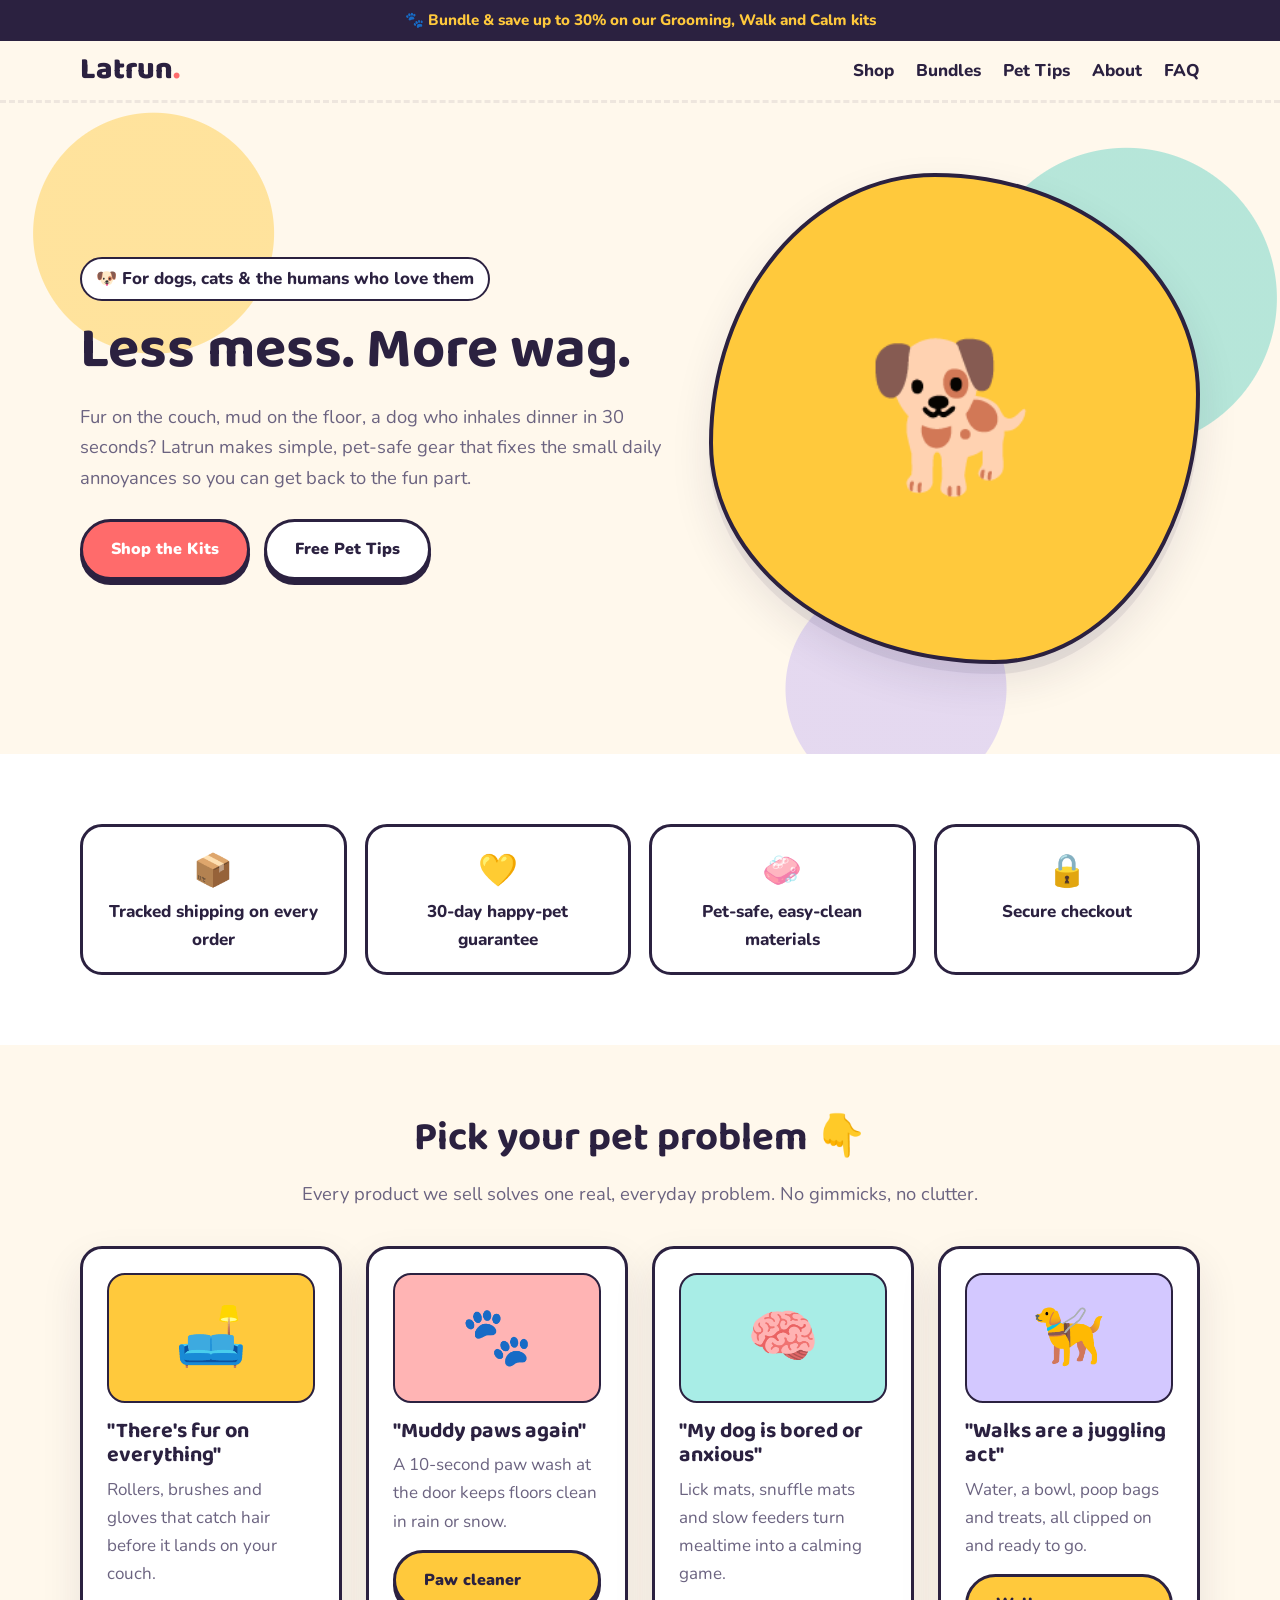
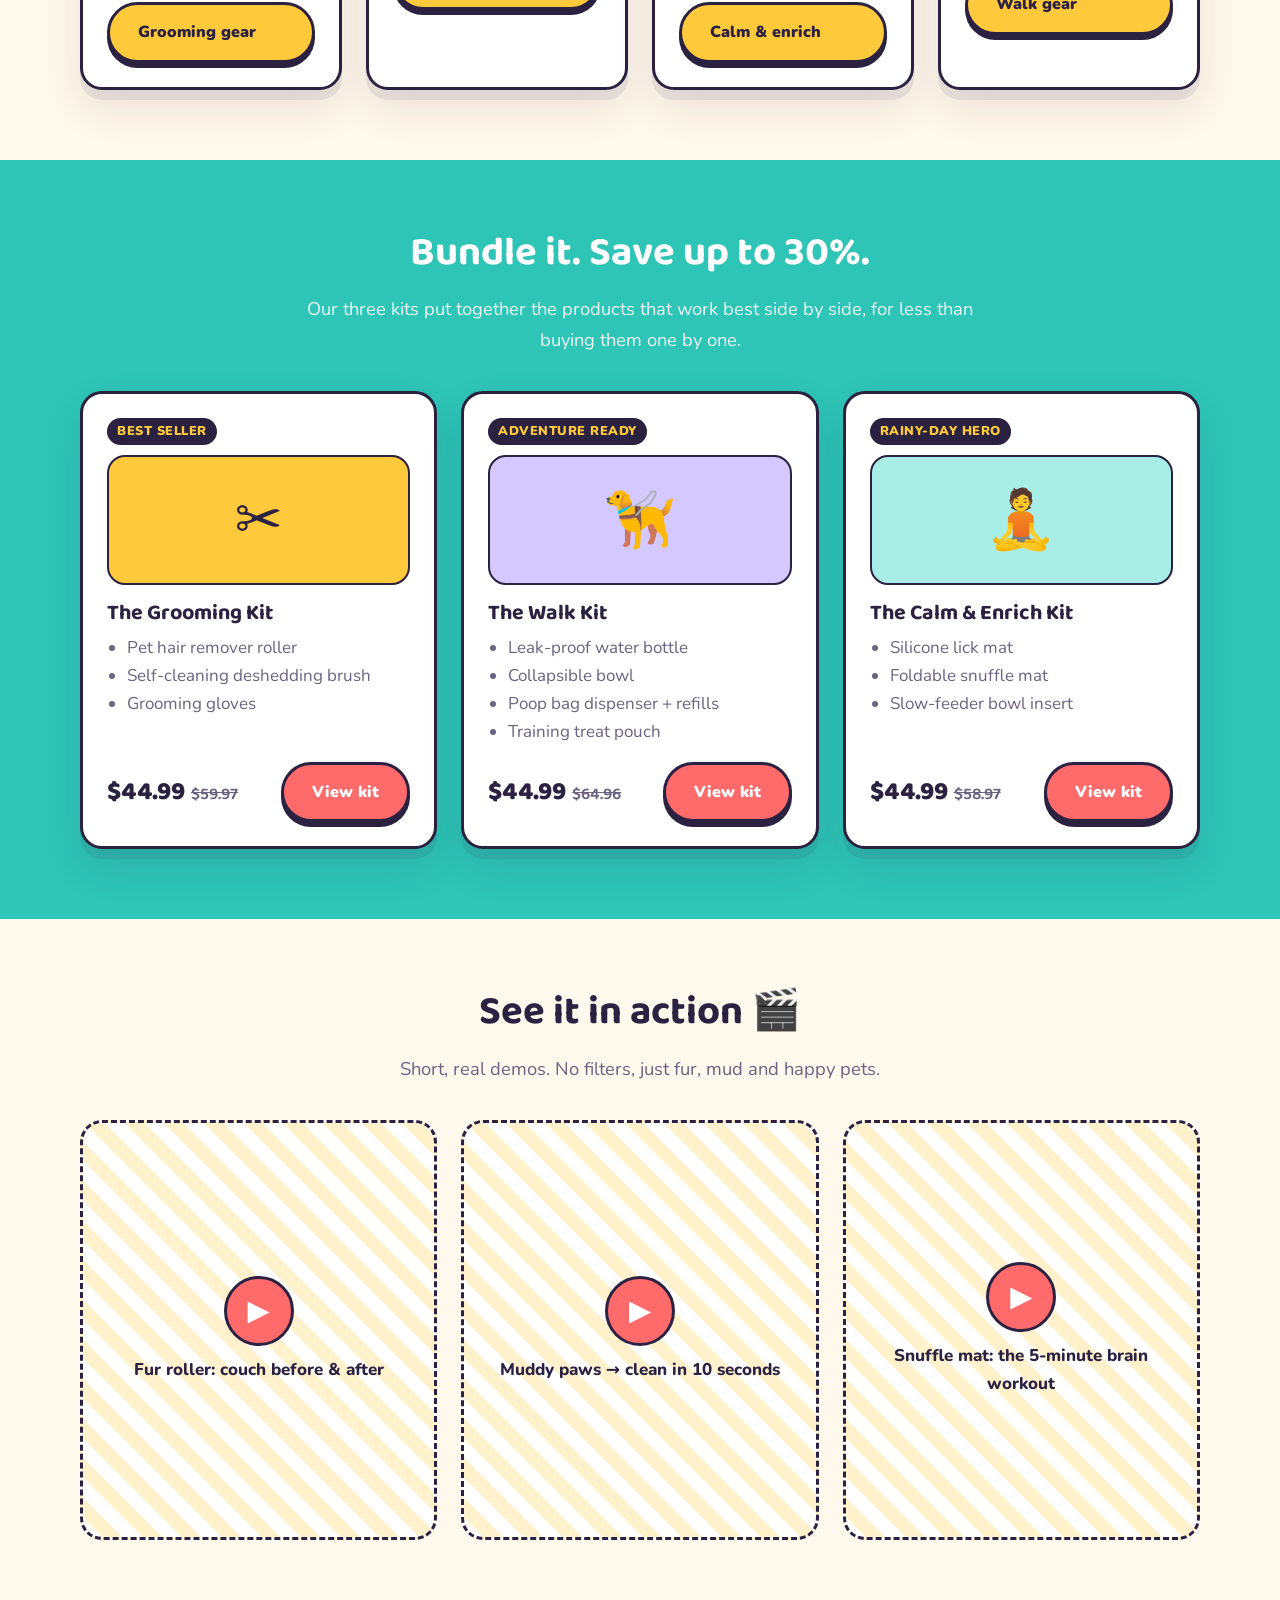
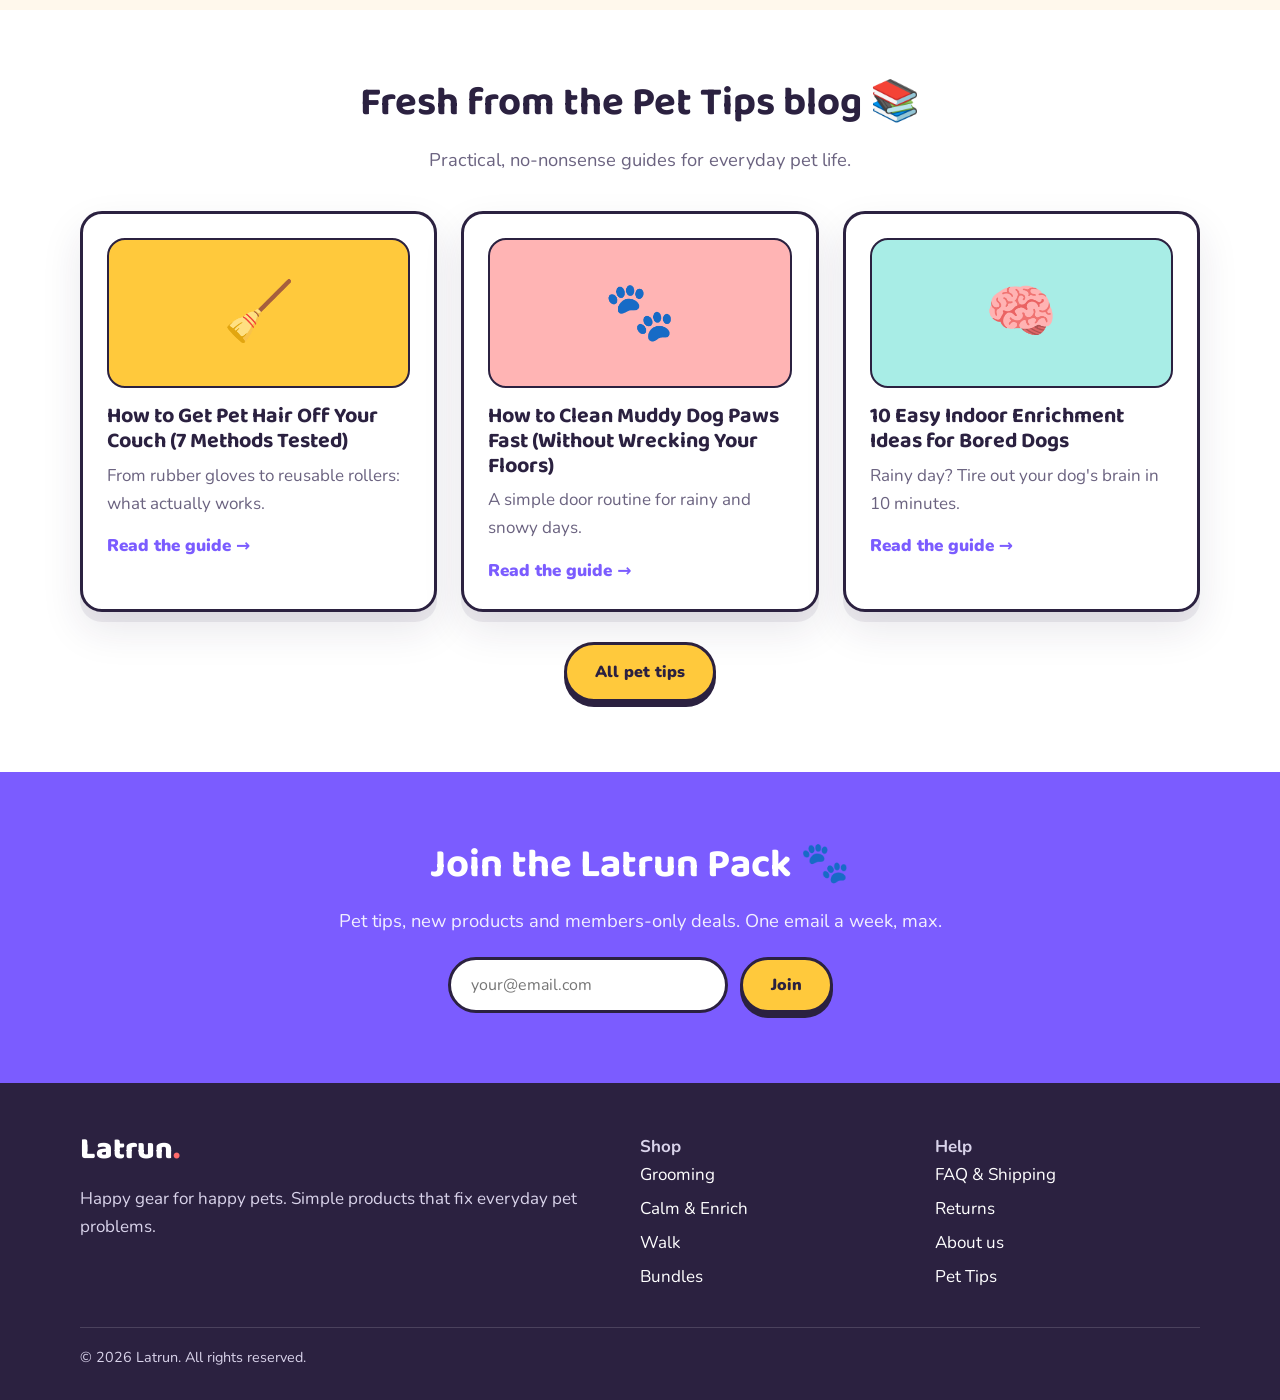
==== index.html @ b6632fc1 "Latrun site v1" ====
<!DOCTYPE html>
<html lang="en">
<head>
  <meta charset="UTF-8">
  <meta name="viewport" content="width=device-width, initial-scale=1.0">
  <title>Latrun — Happy Gear for Happy Pets | Grooming, Walk & Enrichment Kits</title>
  <meta name="description" content="Latrun makes everyday pet life easier and more fun: hair-free couches, clean paws, calmer dogs and better walks. Simple, pet-safe gear and bundles that save you money.">
  <meta property="og:title" content="Latrun — Happy Gear for Happy Pets">
  <meta property="og:description" content="Hair-free couches, clean paws, calmer dogs and better walks. Pet gear that just works.">
  <meta property="og:type" content="website">
  <link rel="preconnect" href="https://fonts.googleapis.com">
  <link rel="preconnect" href="https://fonts.gstatic.com" crossorigin>
  <link href="https://fonts.googleapis.com/css2?family=Baloo+2:wght@600;800&family=Nunito:wght@400;700;800;900&display=swap" rel="stylesheet">
  <link rel="stylesheet" href="styles.css">
  <script type="application/ld+json">
  {
    "@context": "https://schema.org",
    "@type": "Organization",
    "name": "Latrun",
    "description": "Pet grooming, walking and enrichment gear for dogs and cats."
  }
  </script>
</head>
<body>

<div class="announce">🐾 Bundle &amp; save up to 30% on our Grooming, Walk and Calm kits</div>

<nav class="nav">
  <div class="container">
    <a href="index.html" class="logo">Latrun<span>.</span></a>
    <ul>
      <li><a href="shop.html">Shop</a></li>
      <li><a href="shop.html#bundles">Bundles</a></li>
      <li><a href="blog.html">Pet Tips</a></li>
      <li><a href="about.html">About</a></li>
      <li><a href="faq.html">FAQ</a></li>
    </ul>
  </div>
</nav>

<header class="hero">
  <div class="container">
    <div>
      <span class="badge">🐶 For dogs, cats &amp; the humans who love them</span>
      <h1>Less mess. More wag.</h1>
      <p class="lead">Fur on the couch, mud on the floor, a dog who inhales dinner in 30 seconds? Latrun makes simple, pet-safe gear that fixes the small daily annoyances so you can get back to the fun part.</p>
      <div class="hero-actions">
        <a href="shop.html#bundles" class="btn btn-primary">Shop the Kits</a>
        <a href="blog.html" class="btn btn-ghost">Free Pet Tips</a>
      </div>
    </div>
    <div class="hero-art" aria-hidden="true">🐕</div>
  </div>
</header>

<section class="band-white">
  <div class="container trust">
    <div><span class="icon">📦</span>Tracked shipping on every order</div>
    <div><span class="icon">💛</span>30-day happy-pet guarantee</div>
    <div><span class="icon">🧼</span>Pet-safe, easy-clean materials</div>
    <div><span class="icon">🔒</span>Secure checkout</div>
  </div>
</section>

<section>
  <div class="container">
    <div class="center">
      <h2>Pick your pet problem 👇</h2>
      <p class="lead">Every product we sell solves one real, everyday problem. No gimmicks, no clutter.</p>
    </div>
    <div class="grid grid-4" style="margin-top:36px">
      <div class="card">
        <div class="art bg-sun">🛋️</div>
        <h3>"There's fur on everything"</h3>
        <p>Rollers, brushes and gloves that catch hair before it lands on your couch.</p>
        <a href="shop.html#grooming" class="btn btn-sun">Grooming gear</a>
      </div>
      <div class="card">
        <div class="art bg-coral">🐾</div>
        <h3>"Muddy paws again"</h3>
        <p>A 10-second paw wash at the door keeps floors clean in rain or snow.</p>
        <a href="shop.html#paw-cleaner" class="btn btn-sun">Paw cleaner</a>
      </div>
      <div class="card">
        <div class="art bg-teal">🧠</div>
        <h3>"My dog is bored or anxious"</h3>
        <p>Lick mats, snuffle mats and slow feeders turn mealtime into a calming game.</p>
        <a href="shop.html#enrichment" class="btn btn-sun">Calm &amp; enrich</a>
      </div>
      <div class="card">
        <div class="art bg-grape">🦮</div>
        <h3>"Walks are a juggling act"</h3>
        <p>Water, a bowl, poop bags and treats, all clipped on and ready to go.</p>
        <a href="shop.html#walk" class="btn btn-sun">Walk gear</a>
      </div>
    </div>
  </div>
</section>

<section class="band-teal">
  <div class="container">
    <div class="center">
      <h2>Bundle it. Save up to 30%.</h2>
      <p class="lead">Our three kits put together the products that work best side by side, for less than buying them one by one.</p>
    </div>
    <div class="grid grid-3" style="margin-top:36px">
      <div class="card">
        <span class="tag">Best seller</span>
        <div class="art bg-sun">✂️</div>
        <h3>The Grooming Kit</h3>
        <ul>
          <li>Pet hair remover roller</li>
          <li>Self-cleaning deshedding brush</li>
          <li>Grooming gloves</li>
        </ul>
        <div class="card-foot"><span class="price">$44.99<s>$59.97</s></span><a href="shop.html#bundles" class="btn btn-primary">View kit</a></div>
      </div>
      <div class="card">
        <span class="tag">Adventure ready</span>
        <div class="art bg-grape">🦮</div>
        <h3>The Walk Kit</h3>
        <ul>
          <li>Leak-proof water bottle</li>
          <li>Collapsible bowl</li>
          <li>Poop bag dispenser + refills</li>
          <li>Training treat pouch</li>
        </ul>
        <div class="card-foot"><span class="price">$44.99<s>$64.96</s></span><a href="shop.html#bundles" class="btn btn-primary">View kit</a></div>
      </div>
      <div class="card">
        <span class="tag">Rainy-day hero</span>
        <div class="art bg-teal">🧘</div>
        <h3>The Calm &amp; Enrich Kit</h3>
        <ul>
          <li>Silicone lick mat</li>
          <li>Foldable snuffle mat</li>
          <li>Slow-feeder bowl insert</li>
        </ul>
        <div class="card-foot"><span class="price">$44.99<s>$58.97</s></span><a href="shop.html#bundles" class="btn btn-primary">View kit</a></div>
      </div>
    </div>
  </div>
</section>

<section>
  <div class="container">
    <div class="center">
      <h2>See it in action 🎬</h2>
      <p class="lead">Short, real demos. No filters, just fur, mud and happy pets.</p>
    </div>
    <div class="grid grid-3" style="margin-top:36px">
      <!-- VIDEO SLOT: replace with <video> or a TikTok/YouTube embed. Script: videos/video-scripts.md #1 -->
      <div class="video-slot"><div><div class="play">▶</div>Fur roller: couch before &amp; after</div></div>
      <!-- VIDEO SLOT: Script #2 -->
      <div class="video-slot"><div><div class="play">▶</div>Muddy paws → clean in 10 seconds</div></div>
      <!-- VIDEO SLOT: Script #3 -->
      <div class="video-slot"><div><div class="play">▶</div>Snuffle mat: the 5-minute brain workout</div></div>
    </div>
  </div>
</section>

<section class="band-white">
  <div class="container">
    <div class="center">
      <h2>Fresh from the Pet Tips blog 📚</h2>
      <p class="lead">Practical, no-nonsense guides for everyday pet life.</p>
    </div>
    <div class="grid grid-3" style="margin-top:36px">
      <div class="card article-card">
        <div class="art bg-sun">🧹</div>
        <h3>How to Get Pet Hair Off Your Couch (7 Methods Tested)</h3>
        <p>From rubber gloves to reusable rollers: what actually works.</p>
        <a class="read" href="blog/remove-pet-hair-from-couch.html">Read the guide →</a>
      </div>
      <div class="card article-card">
        <div class="art bg-coral">🐾</div>
        <h3>How to Clean Muddy Dog Paws Fast (Without Wrecking Your Floors)</h3>
        <p>A simple door routine for rainy and snowy days.</p>
        <a class="read" href="blog/clean-muddy-dog-paws.html">Read the guide →</a>
      </div>
      <div class="card article-card">
        <div class="art bg-teal">🧠</div>
        <h3>10 Easy Indoor Enrichment Ideas for Bored Dogs</h3>
        <p>Rainy day? Tire out your dog's brain in 10 minutes.</p>
        <a class="read" href="blog/indoor-enrichment-for-dogs.html">Read the guide →</a>
      </div>
    </div>
    <div class="center" style="margin-top:30px"><a href="blog.html" class="btn btn-sun">All pet tips</a></div>
  </div>
</section>

<section class="band-grape newsletter">
  <div class="container center">
    <h2>Join the Latrun Pack 🐾</h2>
    <p class="lead">Pet tips, new products and members-only deals. One email a week, max.</p>
    <!-- Connect to the store's email platform (Shopify Email / Klaviyo) at launch -->
    <form onsubmit="event.preventDefault(); this.innerHTML='<strong>Thanks! You\'re in the pack 🐶</strong>';">
      <input type="email" placeholder="your@email.com" required aria-label="Email address">
      <button class="btn btn-sun" type="submit">Join</button>
    </form>
  </div>
</section>

<footer>
  <div class="container">
    <div>
      <div class="logo">Latrun<span style="color:var(--coral)">.</span></div>
      <p>Happy gear for happy pets. Simple products that fix everyday pet problems.</p>
    </div>
    <div>
      <strong>Shop</strong>
      <a href="shop.html#grooming">Grooming</a>
      <a href="shop.html#enrichment">Calm &amp; Enrich</a>
      <a href="shop.html#walk">Walk</a>
      <a href="shop.html#bundles">Bundles</a>
    </div>
    <div>
      <strong>Help</strong>
      <a href="faq.html">FAQ &amp; Shipping</a>
      <a href="faq.html#returns">Returns</a>
      <a href="about.html">About us</a>
      <a href="blog.html">Pet Tips</a>
    </div>
    <div class="fine">© 2026 Latrun. All rights reserved.</div>
  </div>
</footer>

</body>
</html>
---- styles.css ----
/* Latrun — playful pet store theme */
:root {
  --sun: #FFC93C;
  --coral: #FF6B6B;
  --teal: #2EC4B6;
  --grape: #7B5CFF;
  --mint: #C7F9E5;
  --cream: #FFF8EC;
  --ink: #2B2140;
  --muted: #6B6380;
  --white: #ffffff;
  --radius: 22px;
  --shadow: 0 10px 0 rgba(43, 33, 64, 0.08), 0 18px 40px rgba(43, 33, 64, 0.10);
}

* { box-sizing: border-box; }

body {
  margin: 0;
  font-family: "Nunito", system-ui, sans-serif;
  color: var(--ink);
  background: var(--cream);
  line-height: 1.65;
  font-size: 17px;
}

h1, h2, h3, .logo { font-family: "Baloo 2", "Nunito", sans-serif; line-height: 1.15; }
h1 { font-size: clamp(2.3rem, 5vw, 3.6rem); margin: 0 0 16px; }
h2 { font-size: clamp(1.8rem, 3.5vw, 2.5rem); margin: 0 0 12px; }
h3 { font-size: 1.35rem; margin: 0 0 8px; }
a { color: var(--grape); }
img { max-width: 100%; }

.container { width: min(1120px, 92%); margin: 0 auto; }
.center { text-align: center; }
.lead { font-size: 1.15rem; color: var(--muted); max-width: 680px; }
.center .lead { margin-left: auto; margin-right: auto; }

/* Announcement + nav */
.announce {
  background: var(--ink);
  color: var(--sun);
  text-align: center;
  font-weight: 800;
  font-size: 0.95rem;
  padding: 8px 12px;
}

.nav {
  position: sticky; top: 0; z-index: 10;
  background: rgba(255, 248, 236, 0.92);
  backdrop-filter: blur(8px);
  border-bottom: 3px dashed rgba(43, 33, 64, 0.08);
}
.nav .container { display: flex; align-items: center; justify-content: space-between; padding: 12px 0; gap: 16px; }
.logo { font-size: 1.9rem; font-weight: 800; text-decoration: none; color: var(--ink); }
.logo span { color: var(--coral); }
.nav ul { list-style: none; display: flex; gap: 22px; margin: 0; padding: 0; flex-wrap: wrap; }
.nav a { text-decoration: none; color: var(--ink); font-weight: 800; }
.nav a:hover { color: var(--coral); }

/* Buttons */
.btn {
  display: inline-block;
  padding: 14px 28px;
  border-radius: 999px;
  font-weight: 900;
  text-decoration: none;
  border: 3px solid var(--ink);
  box-shadow: 0 5px 0 var(--ink);
  transition: transform .12s, box-shadow .12s;
  cursor: pointer;
  font-size: 1rem;
  font-family: inherit;
}
.btn:hover { transform: translateY(2px); box-shadow: 0 3px 0 var(--ink); }
.btn-primary { background: var(--coral); color: var(--white); }
.btn-sun { background: var(--sun); color: var(--ink); }
.btn-ghost { background: var(--white); color: var(--ink); }
.btn-soon { background: var(--mint); color: var(--ink); font-size: .9rem; padding: 10px 18px; }

/* Hero */
.hero {
  padding: 70px 0 90px;
  background:
    radial-gradient(circle at 12% 20%, rgba(255, 201, 60, .45) 0 120px, transparent 121px),
    radial-gradient(circle at 88% 30%, rgba(46, 196, 182, .35) 0 150px, transparent 151px),
    radial-gradient(circle at 70% 90%, rgba(123, 92, 255, .20) 0 110px, transparent 111px);
}
.hero .container { display: grid; grid-template-columns: 1.2fr 1fr; gap: 40px; align-items: center; }
.hero .badge {
  display: inline-block; background: var(--white); border: 2px solid var(--ink);
  border-radius: 999px; padding: 6px 14px; font-weight: 800; margin-bottom: 16px;
}
.hero-actions { display: flex; gap: 14px; flex-wrap: wrap; margin-top: 26px; }
.hero-art {
  font-size: 9rem; text-align: center;
  background: var(--sun); border: 4px solid var(--ink); border-radius: 46% 54% 42% 58% / 55% 45% 55% 45%;
  aspect-ratio: 1; display: grid; place-items: center; box-shadow: var(--shadow);
  animation: wobble 6s ease-in-out infinite;
}
@keyframes wobble {
  0%, 100% { border-radius: 46% 54% 42% 58% / 55% 45% 55% 45%; transform: rotate(-2deg); }
  50% { border-radius: 58% 42% 55% 45% / 45% 55% 45% 55%; transform: rotate(2deg); }
}

/* Sections */
section { padding: 70px 0; }
.band-teal { background: var(--teal); color: var(--white); }
.band-teal .lead { color: rgba(255,255,255,.9); }
.band-grape { background: var(--grape); color: var(--white); }
.band-grape .lead { color: rgba(255,255,255,.9); }
.band-white { background: var(--white); }

/* Trust strip */
.trust { display: grid; grid-template-columns: repeat(4, 1fr); gap: 18px; }
.trust div {
  background: var(--white); border: 3px solid var(--ink); border-radius: var(--radius);
  padding: 18px; text-align: center; font-weight: 800; color: var(--ink);
}
.trust .icon { font-size: 2rem; display: block; }

/* Cards */
.grid { display: grid; gap: 24px; }
.grid-3 { grid-template-columns: repeat(3, 1fr); }
.grid-4 { grid-template-columns: repeat(4, 1fr); }

.card {
  background: var(--white); color: var(--ink);
  border: 3px solid var(--ink); border-radius: var(--radius);
  padding: 24px; box-shadow: var(--shadow);
  display: flex; flex-direction: column;
}
.card p { color: var(--muted); margin: 0 0 14px; }
.card .art {
  font-size: 3.6rem; height: 130px; border-radius: 18px; display: grid; place-items: center;
  margin-bottom: 16px; border: 2px solid var(--ink);
}
.bg-sun { background: var(--sun); }
.bg-coral { background: #FFB4B4; }
.bg-teal { background: #A8EDE6; }
.bg-grape { background: #D3C8FF; }
.bg-mint { background: var(--mint); }

.price { font-family: "Baloo 2", sans-serif; font-size: 1.6rem; font-weight: 800; color: var(--ink); }
.price s { font-size: 1.05rem; color: var(--muted); font-weight: 600; margin-left: 6px; }
.card-foot { margin-top: auto; display: flex; align-items: center; justify-content: space-between; gap: 10px; flex-wrap: wrap; }
.tag {
  display: inline-block; font-size: .8rem; font-weight: 900; text-transform: uppercase; letter-spacing: .04em;
  background: var(--ink); color: var(--sun); border-radius: 999px; padding: 3px 10px; margin-bottom: 10px; align-self: flex-start;
}
.card ul { padding-left: 20px; margin: 0 0 16px; color: var(--muted); }

/* Product detail rows on shop page */
.product {
  display: grid; grid-template-columns: 300px 1fr; gap: 32px; align-items: start;
  background: var(--white); border: 3px solid var(--ink); border-radius: var(--radius);
  padding: 28px; margin-bottom: 28px; box-shadow: var(--shadow);
}
.product .art { font-size: 6rem; height: 260px; border-radius: 18px; display: grid; place-items: center; border: 2px solid var(--ink); }
.product h3 { font-size: 1.7rem; }
.product .why { color: var(--muted); }
.product .how { background: var(--cream); border-radius: 14px; padding: 14px 18px; margin: 14px 0; }
.product .how strong { display: block; margin-bottom: 4px; }

.category-title { display: flex; align-items: center; gap: 12px; margin: 50px 0 22px; }
.category-title .pill { font-size: 1.8rem; background: var(--sun); border: 3px solid var(--ink); border-radius: 50%; width: 58px; height: 58px; display: grid; place-items: center; }

/* Video slots */
.video-slot {
  aspect-ratio: 9 / 16; max-height: 420px; width: 100%;
  border: 3px dashed var(--ink); border-radius: var(--radius);
  display: grid; place-items: center; text-align: center; padding: 18px;
  background: repeating-linear-gradient(45deg, #fff, #fff 14px, #FFF1CC 14px, #FFF1CC 28px);
  font-weight: 800; color: var(--ink);
}
.video-slot .play {
  width: 70px; height: 70px; border-radius: 50%; background: var(--coral); color: #fff;
  display: grid; place-items: center; font-size: 1.8rem; margin: 0 auto 10px; border: 3px solid var(--ink);
}

/* Articles */
.article-card .art { height: 150px; }
.article-card a.read { font-weight: 900; text-decoration: none; }

.article { background: var(--white); }
.article .container { max-width: 760px; }
.article h1 { font-size: clamp(2rem, 4.5vw, 2.9rem); }
.article h2 { font-size: 1.7rem; margin-top: 38px; }
.article .meta { color: var(--muted); font-weight: 700; margin-bottom: 28px; }
.article .callout {
  background: var(--mint); border: 3px solid var(--ink); border-radius: var(--radius); padding: 20px 24px; margin: 30px 0;
}
.article .note {
  background: #FFF1CC; border-left: 6px solid var(--sun); border-radius: 10px; padding: 14px 18px; margin: 24px 0;
}
.breadcrumb { font-size: .95rem; font-weight: 700; margin-bottom: 10px; }
.breadcrumb a { text-decoration: none; }

/* FAQ */
details {
  background: var(--white); border: 3px solid var(--ink); border-radius: 18px;
  padding: 16px 20px; margin-bottom: 14px;
}
summary { font-weight: 900; cursor: pointer; font-size: 1.1rem; }
details p { color: var(--muted); margin: 10px 0 0; }

/* Newsletter */
.newsletter form { display: flex; gap: 12px; justify-content: center; flex-wrap: wrap; margin-top: 20px; }
.newsletter input {
  padding: 14px 20px; border-radius: 999px; border: 3px solid var(--ink); font-size: 1rem; min-width: 280px; font-family: inherit;
}

/* Footer */
footer { background: var(--ink); color: #D9D3EA; padding: 50px 0 30px; }
footer .container { display: grid; grid-template-columns: 2fr 1fr 1fr; gap: 30px; }
footer a { color: #fff; text-decoration: none; display: block; margin-bottom: 6px; }
footer .logo { color: #fff; }
footer .fine { grid-column: 1 / -1; border-top: 1px solid rgba(255,255,255,.15); padding-top: 18px; font-size: .9rem; }

/* Responsive */
@media (max-width: 900px) {
  .hero .container, .product { grid-template-columns: 1fr; }
  .grid-3, .grid-4, .trust { grid-template-columns: repeat(2, 1fr); }
  footer .container { grid-template-columns: 1fr; }
  .hero-art { max-width: 320px; margin: 0 auto; font-size: 7rem; }
}
@media (max-width: 560px) {
  .grid-3, .grid-4, .trust { grid-template-columns: 1fr; }
  .nav ul { gap: 14px; font-size: .95rem; }
}
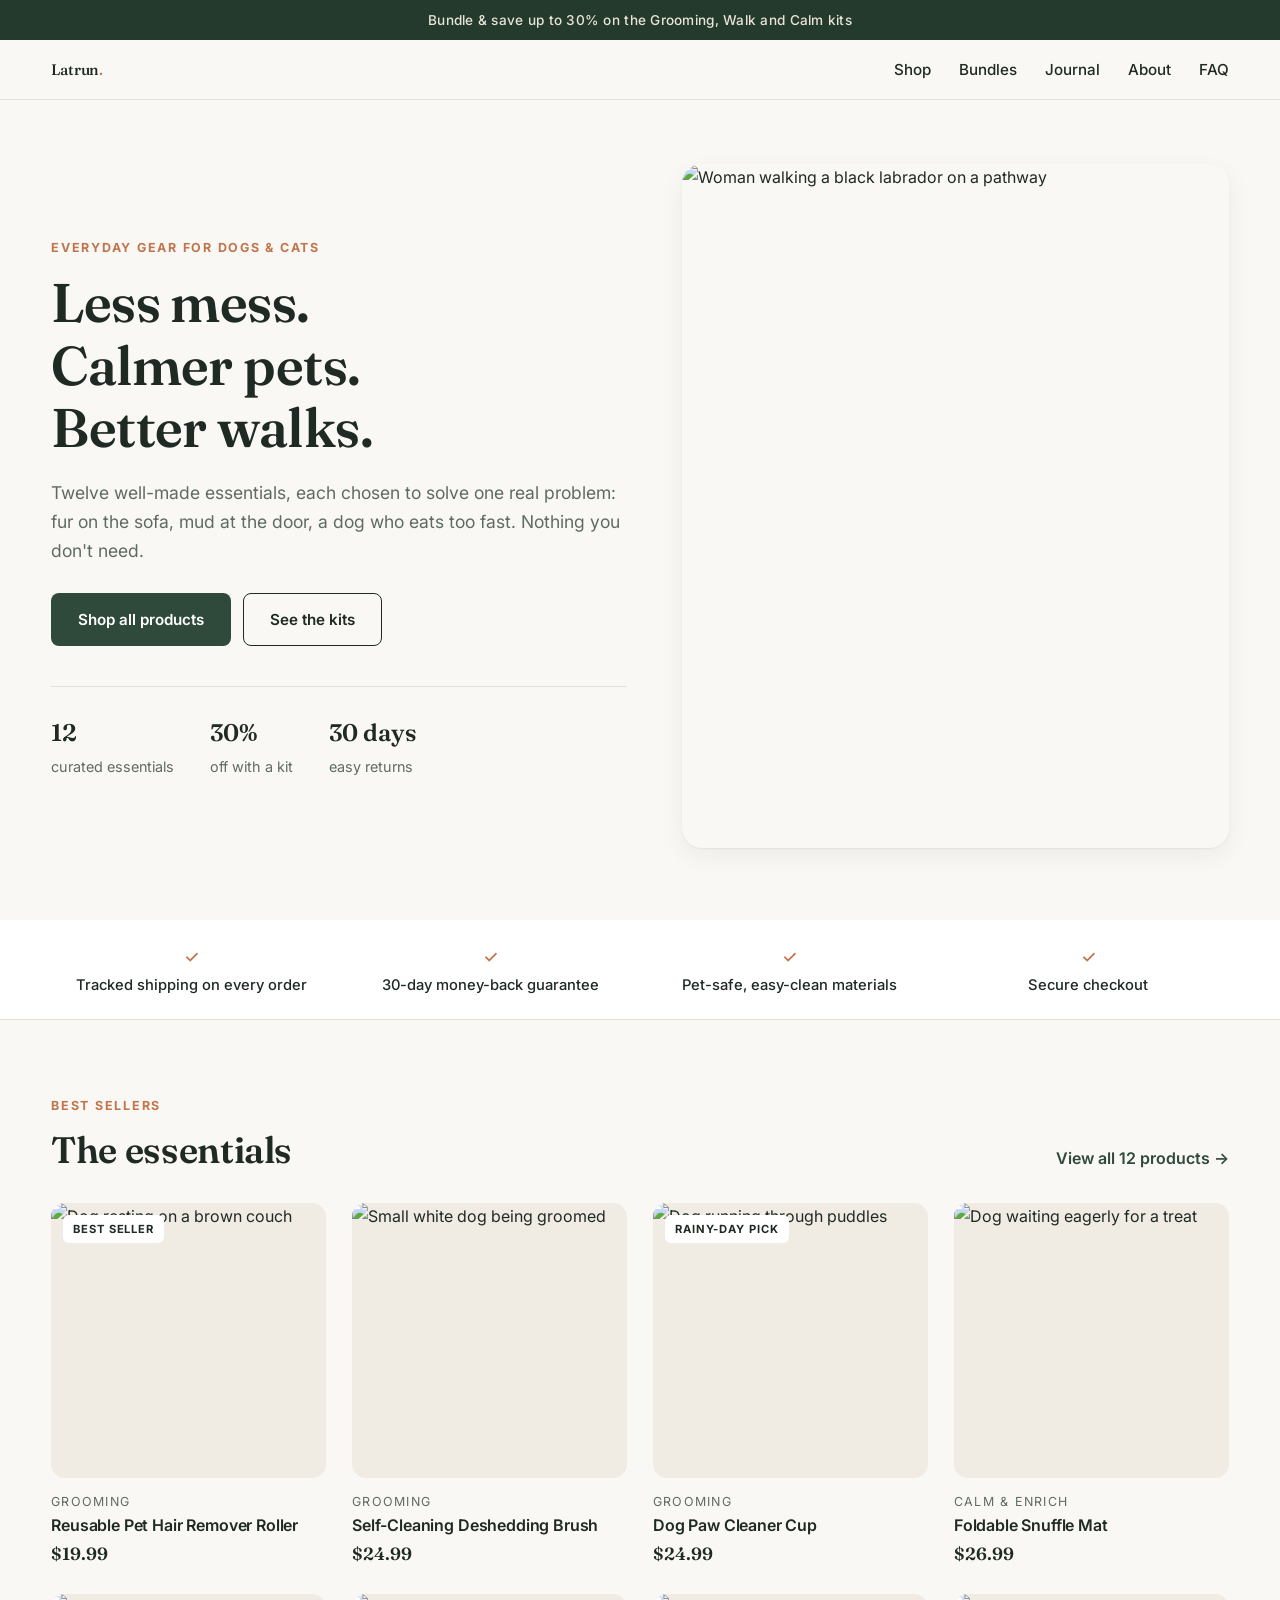
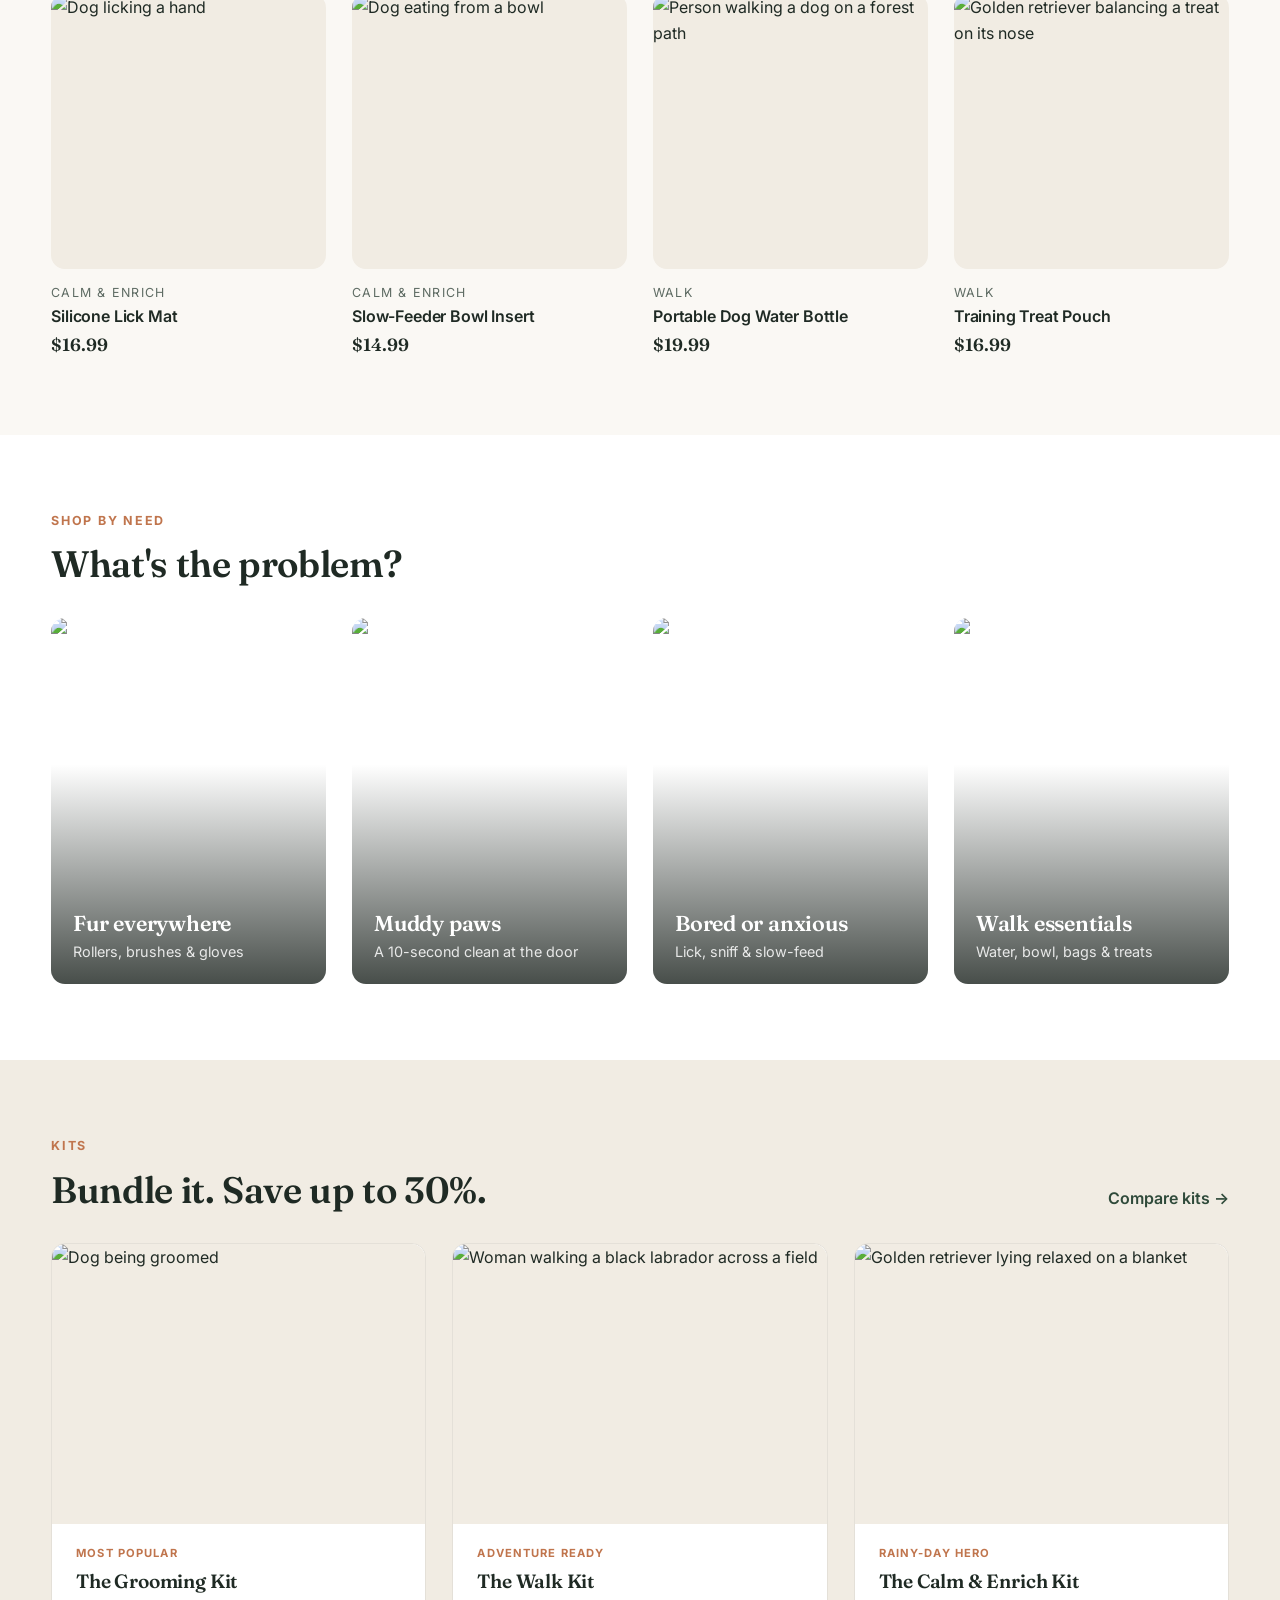
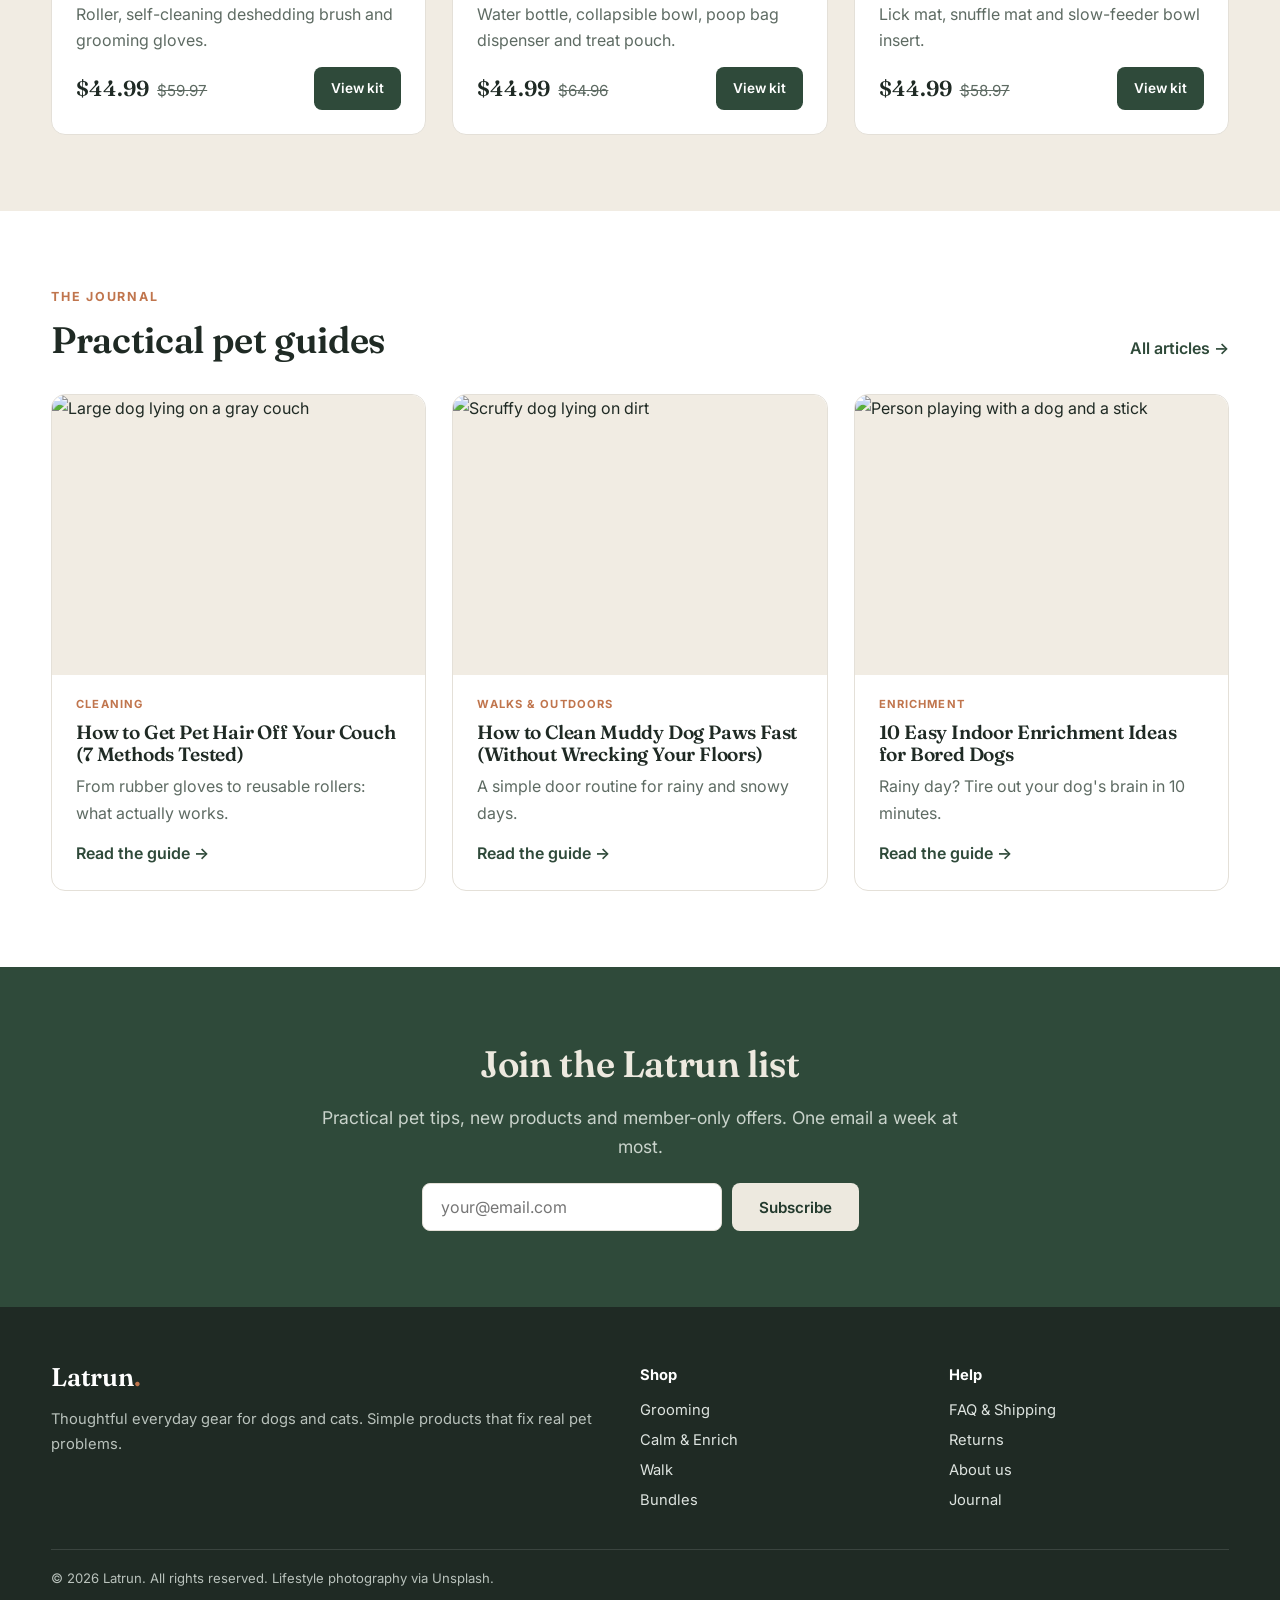
==== commit 6515067f: "Latrun site update 2026-10-09 10:37" ====
--- a/index.html
+++ b/index.html
@@ -3,14 +3,11 @@
 <head>
   <meta charset="UTF-8">
   <meta name="viewport" content="width=device-width, initial-scale=1.0">
-  <title>Latrun — Happy Gear for Happy Pets | Grooming, Walk & Enrichment Kits</title>
-  <meta name="description" content="Latrun makes everyday pet life easier and more fun: hair-free couches, clean paws, calmer dogs and better walks. Simple, pet-safe gear and bundles that save you money.">
-  <meta property="og:title" content="Latrun — Happy Gear for Happy Pets">
+  <title>Latrun | Thoughtful Everyday Gear for Dogs &amp; Cats</title>
+  <meta name="description" content="Latrun makes everyday pet life easier: hair-free couches, clean paws, calmer dogs and better walks. Simple, pet-safe gear and bundles that save you money.">
+  <meta property="og:title" content="Latrun | Thoughtful Everyday Gear for Dogs &amp; Cats">
   <meta property="og:description" content="Hair-free couches, clean paws, calmer dogs and better walks. Pet gear that just works.">
   <meta property="og:type" content="website">
-  <link rel="preconnect" href="https://fonts.googleapis.com">
-  <link rel="preconnect" href="https://fonts.gstatic.com" crossorigin>
-  <link href="https://fonts.googleapis.com/css2?family=Baloo+2:wght@600;800&family=Nunito:wght@400;700;800;900&display=swap" rel="stylesheet">
   <link rel="stylesheet" href="styles.css">
   <script type="application/ld+json">
   {
@@ -23,7 +20,7 @@
 </head>
 <body>
 
-<div class="announce">🐾 Bundle &amp; save up to 30% on our Grooming, Walk and Calm kits</div>
+<div class="announce">Bundle &amp; save up to 30% on the Grooming, Walk and Calm kits</div>
 
 <nav class="nav">
   <div class="container">
@@ -31,7 +28,7 @@
     <ul>
       <li><a href="shop.html">Shop</a></li>
       <li><a href="shop.html#bundles">Bundles</a></li>
-      <li><a href="blog.html">Pet Tips</a></li>
+      <li><a href="blog.html">Journal</a></li>
       <li><a href="about.html">About</a></li>
       <li><a href="faq.html">FAQ</a></li>
     </ul>
@@ -41,162 +38,173 @@
 <header class="hero">
   <div class="container">
     <div>
-      <span class="badge">🐶 For dogs, cats &amp; the humans who love them</span>
-      <h1>Less mess. More wag.</h1>
-      <p class="lead">Fur on the couch, mud on the floor, a dog who inhales dinner in 30 seconds? Latrun makes simple, pet-safe gear that fixes the small daily annoyances so you can get back to the fun part.</p>
+      <span class="badge">Everyday gear for dogs &amp; cats</span>
+      <h1>Less mess.<br>Calmer pets.<br>Better walks.</h1>
+      <p class="lead">Twelve well-made essentials, each chosen to solve one real problem: fur on the sofa, mud at the door, a dog who eats too fast. Nothing you don't need.</p>
       <div class="hero-actions">
-        <a href="shop.html#bundles" class="btn btn-primary">Shop the Kits</a>
-        <a href="blog.html" class="btn btn-ghost">Free Pet Tips</a>
-      </div>
-    </div>
-    <div class="hero-art" aria-hidden="true">🐕</div>
+        <a href="shop.html" class="btn btn-primary">Shop all products</a>
+        <a href="shop.html#bundles" class="btn btn-ghost">See the kits</a>
+      </div>
+      <div class="hero-stats">
+        <div><strong>12</strong><span>curated essentials</span></div>
+        <div><strong>30%</strong><span>off with a kit</span></div>
+        <div><strong>30 days</strong><span>easy returns</span></div>
+      </div>
+    </div>
+    <div class="hero-photo"><img src="https://images.unsplash.com/photo-1618946019619-9d7b7d86b48f?auto=format&fit=crop&w=900&q=75" alt="Woman walking a black labrador on a pathway"></div>
   </div>
 </header>
 
+<div class="trust-bar">
+  <div class="container trust">
+    <div><span class="icon">✓</span>Tracked shipping on every order</div>
+    <div><span class="icon">✓</span>30-day money-back guarantee</div>
+    <div><span class="icon">✓</span>Pet-safe, easy-clean materials</div>
+    <div><span class="icon">✓</span>Secure checkout</div>
+  </div>
+</div>
+
+<section>
+  <div class="container">
+    <div class="section-head">
+      <div><span class="eyebrow">Best sellers</span><h2>The essentials</h2></div>
+      <a href="shop.html">View all 12 products →</a>
+    </div>
+    <div class="grid grid-4">
+      <a class="tile" href="shop.html#hair-roller">
+        <div class="ph"><span class="flag">Best seller</span><img src="https://images.unsplash.com/photo-1610123172037-c970be4d24d7?auto=format&fit=crop&w=600&q=70" alt="Dog resting on a brown couch" loading="lazy"></div>
+        <span class="cat">Grooming</span><h3>Reusable Pet Hair Remover Roller</h3><span class="price">$19.99</span>
+      </a>
+      <a class="tile" href="shop.html#deshedding-brush">
+        <div class="ph"><img src="https://images.unsplash.com/photo-1694372550345-9149dddc390f?auto=format&fit=crop&w=600&q=70" alt="Small white dog being groomed" loading="lazy"></div>
+        <span class="cat">Grooming</span><h3>Self-Cleaning Deshedding Brush</h3><span class="price">$24.99</span>
+      </a>
+      <a class="tile" href="shop.html#paw-cleaner">
+        <div class="ph"><span class="flag">Rainy-day pick</span><img src="https://images.unsplash.com/photo-1767868279382-db57863753ed?auto=format&fit=crop&w=600&q=70" alt="Dog running through puddles" loading="lazy"></div>
+        <span class="cat">Grooming</span><h3>Dog Paw Cleaner Cup</h3><span class="price">$24.99</span>
+      </a>
+      <a class="tile" href="shop.html#snuffle-mat">
+        <div class="ph"><img src="https://images.unsplash.com/photo-1741942732547-45a0d0c2b99a?auto=format&fit=crop&w=600&q=70" alt="Dog waiting eagerly for a treat" loading="lazy"></div>
+        <span class="cat">Calm &amp; Enrich</span><h3>Foldable Snuffle Mat</h3><span class="price">$26.99</span>
+      </a>
+      <a class="tile" href="shop.html#lick-mat">
+        <div class="ph"><img src="https://images.unsplash.com/photo-1662973544396-2885509b1d90?auto=format&fit=crop&w=600&q=70" alt="Dog licking a hand" loading="lazy"></div>
+        <span class="cat">Calm &amp; Enrich</span><h3>Silicone Lick Mat</h3><span class="price">$16.99</span>
+      </a>
+      <a class="tile" href="shop.html#slow-feeder">
+        <div class="ph"><img src="https://images.unsplash.com/photo-1714068691210-073dc52c6c1d?auto=format&fit=crop&w=600&q=70" alt="Dog eating from a bowl" loading="lazy"></div>
+        <span class="cat">Calm &amp; Enrich</span><h3>Slow-Feeder Bowl Insert</h3><span class="price">$14.99</span>
+      </a>
+      <a class="tile" href="shop.html#water-bottle">
+        <div class="ph"><img src="https://images.unsplash.com/photo-1659639237692-2442096a1f04?auto=format&fit=crop&w=600&q=70" alt="Person walking a dog on a forest path" loading="lazy"></div>
+        <span class="cat">Walk</span><h3>Portable Dog Water Bottle</h3><span class="price">$19.99</span>
+      </a>
+      <a class="tile" href="shop.html#treat-pouch">
+        <div class="ph"><img src="https://images.unsplash.com/photo-1508609540374-67d1601ba520?auto=format&fit=crop&w=600&q=70" alt="Golden retriever balancing a treat on its nose" loading="lazy"></div>
+        <span class="cat">Walk</span><h3>Training Treat Pouch</h3><span class="price">$16.99</span>
+      </a>
+    </div>
+  </div>
+</section>
+
 <section class="band-white">
-  <div class="container trust">
-    <div><span class="icon">📦</span>Tracked shipping on every order</div>
-    <div><span class="icon">💛</span>30-day happy-pet guarantee</div>
-    <div><span class="icon">🧼</span>Pet-safe, easy-clean materials</div>
-    <div><span class="icon">🔒</span>Secure checkout</div>
-  </div>
-</section>
-
-<section>
-  <div class="container">
-    <div class="center">
-      <h2>Pick your pet problem 👇</h2>
-      <p class="lead">Every product we sell solves one real, everyday problem. No gimmicks, no clutter.</p>
-    </div>
-    <div class="grid grid-4" style="margin-top:36px">
+  <div class="container">
+    <div class="section-head">
+      <div><span class="eyebrow">Shop by need</span><h2>What's the problem?</h2></div>
+    </div>
+    <div class="grid grid-4">
+      <a class="need" href="shop.html#grooming">
+        <img src="https://images.unsplash.com/photo-1586795737162-92fb2f4622a9?auto=format&fit=crop&w=600&q=70" alt="Dog on a gray couch" loading="lazy">
+        <div><h3>Fur everywhere</h3><p>Rollers, brushes &amp; gloves</p></div>
+      </a>
+      <a class="need" href="shop.html#paw-cleaner">
+        <img src="https://images.unsplash.com/photo-1768247963621-d7565a0ef515?auto=format&fit=crop&w=600&q=70" alt="Fluffy dog on a muddy field" loading="lazy">
+        <div><h3>Muddy paws</h3><p>A 10-second clean at the door</p></div>
+      </a>
+      <a class="need" href="shop.html#enrichment">
+        <img src="https://images.unsplash.com/photo-1647350299162-3a6e27e352b9?auto=format&fit=crop&w=600&q=70" alt="Puppy playing with a toy" loading="lazy">
+        <div><h3>Bored or anxious</h3><p>Lick, sniff &amp; slow-feed</p></div>
+      </a>
+      <a class="need" href="shop.html#walk">
+        <img src="https://images.unsplash.com/photo-1569992274375-e56b14e234f1?auto=format&fit=crop&w=600&q=70" alt="Man walking a dog among trees" loading="lazy">
+        <div><h3>Walk essentials</h3><p>Water, bowl, bags &amp; treats</p></div>
+      </a>
+    </div>
+  </div>
+</section>
+
+<section class="band-sand">
+  <div class="container">
+    <div class="section-head">
+      <div><span class="eyebrow">Kits</span><h2>Bundle it. Save up to 30%.</h2></div>
+      <a href="shop.html#bundles">Compare kits →</a>
+    </div>
+    <div class="grid grid-3">
       <div class="card">
-        <div class="art bg-sun">🛋️</div>
-        <h3>"There's fur on everything"</h3>
-        <p>Rollers, brushes and gloves that catch hair before it lands on your couch.</p>
-        <a href="shop.html#grooming" class="btn btn-sun">Grooming gear</a>
+        <div class="card-photo"><img src="https://images.unsplash.com/photo-1727510190155-51abda425a82?auto=format&fit=crop&w=700&q=70" alt="Dog being groomed" loading="lazy"></div>
+        <span class="tag">Most popular</span>
+        <h3>The Grooming Kit</h3>
+        <p>Roller, self-cleaning deshedding brush and grooming gloves.</p>
+        <div class="card-foot"><span class="price">$44.99<s>$59.97</s></span><a href="shop.html#bundles" class="btn btn-primary btn-sm">View kit</a></div>
       </div>
       <div class="card">
-        <div class="art bg-coral">🐾</div>
-        <h3>"Muddy paws again"</h3>
-        <p>A 10-second paw wash at the door keeps floors clean in rain or snow.</p>
-        <a href="shop.html#paw-cleaner" class="btn btn-sun">Paw cleaner</a>
+        <div class="card-photo"><img src="https://images.unsplash.com/photo-1504199098938-e4bbcee5e4a9?auto=format&fit=crop&w=700&q=70" alt="Woman walking a black labrador across a field" loading="lazy"></div>
+        <span class="tag">Adventure ready</span>
+        <h3>The Walk Kit</h3>
+        <p>Water bottle, collapsible bowl, poop bag dispenser and treat pouch.</p>
+        <div class="card-foot"><span class="price">$44.99<s>$64.96</s></span><a href="shop.html#bundles" class="btn btn-primary btn-sm">View kit</a></div>
       </div>
       <div class="card">
-        <div class="art bg-teal">🧠</div>
-        <h3>"My dog is bored or anxious"</h3>
-        <p>Lick mats, snuffle mats and slow feeders turn mealtime into a calming game.</p>
-        <a href="shop.html#enrichment" class="btn btn-sun">Calm &amp; enrich</a>
-      </div>
-      <div class="card">
-        <div class="art bg-grape">🦮</div>
-        <h3>"Walks are a juggling act"</h3>
-        <p>Water, a bowl, poop bags and treats, all clipped on and ready to go.</p>
-        <a href="shop.html#walk" class="btn btn-sun">Walk gear</a>
-      </div>
-    </div>
-  </div>
-</section>
-
-<section class="band-teal">
-  <div class="container">
-    <div class="center">
-      <h2>Bundle it. Save up to 30%.</h2>
-      <p class="lead">Our three kits put together the products that work best side by side, for less than buying them one by one.</p>
-    </div>
-    <div class="grid grid-3" style="margin-top:36px">
-      <div class="card">
-        <span class="tag">Best seller</span>
-        <div class="art bg-sun">✂️</div>
-        <h3>The Grooming Kit</h3>
-        <ul>
-          <li>Pet hair remover roller</li>
-          <li>Self-cleaning deshedding brush</li>
-          <li>Grooming gloves</li>
-        </ul>
-        <div class="card-foot"><span class="price">$44.99<s>$59.97</s></span><a href="shop.html#bundles" class="btn btn-primary">View kit</a></div>
-      </div>
-      <div class="card">
-        <span class="tag">Adventure ready</span>
-        <div class="art bg-grape">🦮</div>
-        <h3>The Walk Kit</h3>
-        <ul>
-          <li>Leak-proof water bottle</li>
-          <li>Collapsible bowl</li>
-          <li>Poop bag dispenser + refills</li>
-          <li>Training treat pouch</li>
-        </ul>
-        <div class="card-foot"><span class="price">$44.99<s>$64.96</s></span><a href="shop.html#bundles" class="btn btn-primary">View kit</a></div>
-      </div>
-      <div class="card">
+        <div class="card-photo"><img src="https://images.unsplash.com/photo-1627376617965-b8c29ca91aca?auto=format&fit=crop&w=700&q=70" alt="Golden retriever lying relaxed on a blanket" loading="lazy"></div>
         <span class="tag">Rainy-day hero</span>
-        <div class="art bg-teal">🧘</div>
         <h3>The Calm &amp; Enrich Kit</h3>
-        <ul>
-          <li>Silicone lick mat</li>
-          <li>Foldable snuffle mat</li>
-          <li>Slow-feeder bowl insert</li>
-        </ul>
-        <div class="card-foot"><span class="price">$44.99<s>$58.97</s></span><a href="shop.html#bundles" class="btn btn-primary">View kit</a></div>
-      </div>
-    </div>
-  </div>
-</section>
-
-<section>
-  <div class="container">
-    <div class="center">
-      <h2>See it in action 🎬</h2>
-      <p class="lead">Short, real demos. No filters, just fur, mud and happy pets.</p>
-    </div>
-    <div class="grid grid-3" style="margin-top:36px">
-      <!-- VIDEO SLOT: replace with <video> or a TikTok/YouTube embed. Script: videos/video-scripts.md #1 -->
-      <div class="video-slot"><div><div class="play">▶</div>Fur roller: couch before &amp; after</div></div>
-      <!-- VIDEO SLOT: Script #2 -->
-      <div class="video-slot"><div><div class="play">▶</div>Muddy paws → clean in 10 seconds</div></div>
-      <!-- VIDEO SLOT: Script #3 -->
-      <div class="video-slot"><div><div class="play">▶</div>Snuffle mat: the 5-minute brain workout</div></div>
+        <p>Lick mat, snuffle mat and slow-feeder bowl insert.</p>
+        <div class="card-foot"><span class="price">$44.99<s>$58.97</s></span><a href="shop.html#bundles" class="btn btn-primary btn-sm">View kit</a></div>
+      </div>
     </div>
   </div>
 </section>
 
 <section class="band-white">
   <div class="container">
-    <div class="center">
-      <h2>Fresh from the Pet Tips blog 📚</h2>
-      <p class="lead">Practical, no-nonsense guides for everyday pet life.</p>
-    </div>
-    <div class="grid grid-3" style="margin-top:36px">
+    <div class="section-head">
+      <div><span class="eyebrow">The Journal</span><h2>Practical pet guides</h2></div>
+      <a href="blog.html">All articles →</a>
+    </div>
+    <div class="grid grid-3">
       <div class="card article-card">
-        <div class="art bg-sun">🧹</div>
+        <div class="card-photo"><img src="https://images.unsplash.com/photo-1671900602295-3cf4fbc121d2?auto=format&fit=crop&w=700&q=70" alt="Large dog lying on a gray couch" loading="lazy"></div>
+        <span class="tag">Cleaning</span>
         <h3>How to Get Pet Hair Off Your Couch (7 Methods Tested)</h3>
         <p>From rubber gloves to reusable rollers: what actually works.</p>
         <a class="read" href="blog/remove-pet-hair-from-couch.html">Read the guide →</a>
       </div>
       <div class="card article-card">
-        <div class="art bg-coral">🐾</div>
+        <div class="card-photo"><img src="https://images.unsplash.com/photo-1763675413691-7732c2e32582?auto=format&fit=crop&w=700&q=70" alt="Scruffy dog lying on dirt" loading="lazy"></div>
+        <span class="tag">Walks &amp; Outdoors</span>
         <h3>How to Clean Muddy Dog Paws Fast (Without Wrecking Your Floors)</h3>
         <p>A simple door routine for rainy and snowy days.</p>
         <a class="read" href="blog/clean-muddy-dog-paws.html">Read the guide →</a>
       </div>
       <div class="card article-card">
-        <div class="art bg-teal">🧠</div>
+        <div class="card-photo"><img src="https://images.unsplash.com/photo-1592468257342-8375cb556a69?auto=format&fit=crop&w=700&q=70" alt="Person playing with a dog and a stick" loading="lazy"></div>
+        <span class="tag">Enrichment</span>
         <h3>10 Easy Indoor Enrichment Ideas for Bored Dogs</h3>
         <p>Rainy day? Tire out your dog's brain in 10 minutes.</p>
         <a class="read" href="blog/indoor-enrichment-for-dogs.html">Read the guide →</a>
       </div>
     </div>
-    <div class="center" style="margin-top:30px"><a href="blog.html" class="btn btn-sun">All pet tips</a></div>
-  </div>
-</section>
-
-<section class="band-grape newsletter">
+  </div>
+</section>
+
+<section class="band-dark newsletter">
   <div class="container center">
-    <h2>Join the Latrun Pack 🐾</h2>
-    <p class="lead">Pet tips, new products and members-only deals. One email a week, max.</p>
+    <h2>Join the Latrun list</h2>
+    <p class="lead">Practical pet tips, new products and member-only offers. One email a week at most.</p>
     <!-- Connect to the store's email platform (Shopify Email / Klaviyo) at launch -->
-    <form onsubmit="event.preventDefault(); this.innerHTML='<strong>Thanks! You\'re in the pack 🐶</strong>';">
+    <form onsubmit="event.preventDefault(); this.innerHTML='<strong>Thank you, you\'re on the list.</strong>';">
       <input type="email" placeholder="your@email.com" required aria-label="Email address">
-      <button class="btn btn-sun" type="submit">Join</button>
+      <button class="btn btn-primary" type="submit">Subscribe</button>
     </form>
   </div>
 </section>
@@ -204,8 +212,8 @@
 <footer>
   <div class="container">
     <div>
-      <div class="logo">Latrun<span style="color:var(--coral)">.</span></div>
-      <p>Happy gear for happy pets. Simple products that fix everyday pet problems.</p>
+      <div class="logo">Latrun<span style="color:var(--clay)">.</span></div>
+      <p>Thoughtful everyday gear for dogs and cats. Simple products that fix real pet problems.</p>
     </div>
     <div>
       <strong>Shop</strong>
@@ -219,9 +227,9 @@
       <a href="faq.html">FAQ &amp; Shipping</a>
       <a href="faq.html#returns">Returns</a>
       <a href="about.html">About us</a>
-      <a href="blog.html">Pet Tips</a>
-    </div>
-    <div class="fine">© 2026 Latrun. All rights reserved.</div>
+      <a href="blog.html">Journal</a>
+    </div>
+    <div class="fine">© 2026 Latrun. All rights reserved. Lifestyle photography via Unsplash.</div>
   </div>
 </footer>
 
--- a/styles.css
+++ b/styles.css
@@ -1,231 +1,207 @@
-/* Latrun — playful pet store theme */
+/* Latrun — clean, grown-up pet store theme */
+@import url("https://fonts.googleapis.com/css2?family=Fraunces:opsz,wght@9..144,500;9..144,600&family=Inter:wght@400;500;600;700&display=swap");
+
 :root {
-  --sun: #FFC93C;
-  --coral: #FF6B6B;
-  --teal: #2EC4B6;
-  --grape: #7B5CFF;
-  --mint: #C7F9E5;
-  --cream: #FFF8EC;
-  --ink: #2B2140;
-  --muted: #6B6380;
-  --white: #ffffff;
-  --radius: 22px;
-  --shadow: 0 10px 0 rgba(43, 33, 64, 0.08), 0 18px 40px rgba(43, 33, 64, 0.10);
+  --ink: #1F2A24;
+  --muted: #5E6B63;
+  --line: #E4E0D8;
+  --bg: #FAF8F4;
+  --paper: #FFFFFF;
+  --sand: #F1ECE3;
+  --forest: #2F4A3A;
+  --forest-dark: #233A2D;
+  --clay: #C0754D;
+  --radius: 14px;
+  --shadow: 0 1px 2px rgba(31, 42, 36, .06), 0 8px 24px rgba(31, 42, 36, .06);
+  /* legacy names kept so older pages still render */
+  --sun: var(--sand); --coral: var(--clay); --teal: var(--forest); --grape: var(--forest);
+  --mint: var(--sand); --cream: var(--bg); --white: #fff;
 }
 
 * { box-sizing: border-box; }
 
 body {
   margin: 0;
-  font-family: "Nunito", system-ui, sans-serif;
+  font-family: "Inter", system-ui, sans-serif;
   color: var(--ink);
-  background: var(--cream);
+  background: var(--bg);
   line-height: 1.65;
-  font-size: 17px;
-}
-
-h1, h2, h3, .logo { font-family: "Baloo 2", "Nunito", sans-serif; line-height: 1.15; }
-h1 { font-size: clamp(2.3rem, 5vw, 3.6rem); margin: 0 0 16px; }
-h2 { font-size: clamp(1.8rem, 3.5vw, 2.5rem); margin: 0 0 12px; }
-h3 { font-size: 1.35rem; margin: 0 0 8px; }
-a { color: var(--grape); }
-img { max-width: 100%; }
-
-.container { width: min(1120px, 92%); margin: 0 auto; }
+  font-size: 16px;
+  -webkit-font-smoothing: antialiased;
+}
+
+h1, h2, h3, .logo { font-family: "Fraunces", Georgia, serif; font-weight: 600; line-height: 1.15; letter-spacing: -0.01em; }
+h1 { font-size: clamp(2.2rem, 4.6vw, 3.4rem); margin: 0 0 18px; }
+h2 { font-size: clamp(1.7rem, 3vw, 2.3rem); margin: 0 0 12px; }
+h3 { font-size: 1.2rem; margin: 0 0 8px; }
+a { color: var(--forest); }
+img { max-width: 100%; display: block; }
+
+.container { width: min(1180px, 92%); margin: 0 auto; }
 .center { text-align: center; }
-.lead { font-size: 1.15rem; color: var(--muted); max-width: 680px; }
+.lead { font-size: 1.1rem; color: var(--muted); max-width: 640px; }
 .center .lead { margin-left: auto; margin-right: auto; }
+.eyebrow { display: block; font-size: .78rem; font-weight: 700; letter-spacing: .14em; text-transform: uppercase; color: var(--clay); margin-bottom: 12px; }
+
+.section-head { display: flex; align-items: end; justify-content: space-between; gap: 20px; margin-bottom: 32px; flex-wrap: wrap; }
+.section-head h2 { margin: 0; }
+.section-head a { font-weight: 600; text-decoration: none; }
 
 /* Announcement + nav */
-.announce {
-  background: var(--ink);
-  color: var(--sun);
-  text-align: center;
-  font-weight: 800;
-  font-size: 0.95rem;
-  padding: 8px 12px;
-}
-
-.nav {
-  position: sticky; top: 0; z-index: 10;
-  background: rgba(255, 248, 236, 0.92);
-  backdrop-filter: blur(8px);
-  border-bottom: 3px dashed rgba(43, 33, 64, 0.08);
-}
-.nav .container { display: flex; align-items: center; justify-content: space-between; padding: 12px 0; gap: 16px; }
-.logo { font-size: 1.9rem; font-weight: 800; text-decoration: none; color: var(--ink); }
-.logo span { color: var(--coral); }
-.nav ul { list-style: none; display: flex; gap: 22px; margin: 0; padding: 0; flex-wrap: wrap; }
-.nav a { text-decoration: none; color: var(--ink); font-weight: 800; }
-.nav a:hover { color: var(--coral); }
+.announce { background: var(--forest-dark); color: #E9E4D8; text-align: center; font-size: .85rem; font-weight: 500; letter-spacing: .02em; padding: 9px 12px; }
+
+.nav { position: sticky; top: 0; z-index: 10; background: rgba(250, 248, 244, .94); backdrop-filter: blur(8px); border-bottom: 1px solid var(--line); }
+.nav .container { display: flex; align-items: center; justify-content: space-between; padding: 16px 0; gap: 16px; }
+.logo { font-size: 1.6rem; text-decoration: none; color: var(--ink); }
+.logo span { color: var(--clay); }
+.nav ul { list-style: none; display: flex; gap: 28px; margin: 0; padding: 0; flex-wrap: wrap; }
+.nav a { text-decoration: none; color: var(--ink); font-weight: 500; font-size: .95rem; }
+.nav a:hover { color: var(--clay); }
 
 /* Buttons */
 .btn {
-  display: inline-block;
-  padding: 14px 28px;
-  border-radius: 999px;
-  font-weight: 900;
-  text-decoration: none;
-  border: 3px solid var(--ink);
-  box-shadow: 0 5px 0 var(--ink);
-  transition: transform .12s, box-shadow .12s;
-  cursor: pointer;
-  font-size: 1rem;
-  font-family: inherit;
-}
-.btn:hover { transform: translateY(2px); box-shadow: 0 3px 0 var(--ink); }
-.btn-primary { background: var(--coral); color: var(--white); }
-.btn-sun { background: var(--sun); color: var(--ink); }
-.btn-ghost { background: var(--white); color: var(--ink); }
-.btn-soon { background: var(--mint); color: var(--ink); font-size: .9rem; padding: 10px 18px; }
+  display: inline-block; padding: 13px 26px; border-radius: 8px; font-weight: 600; font-size: .95rem;
+  text-decoration: none; border: 1px solid transparent; cursor: pointer; font-family: inherit;
+  transition: background .15s, color .15s, border-color .15s;
+}
+.btn-primary { background: var(--forest); color: #fff; }
+.btn-primary:hover { background: var(--forest-dark); }
+.btn-ghost, .btn-sun { background: transparent; color: var(--ink); border-color: var(--ink); }
+.btn-ghost:hover, .btn-sun:hover { background: var(--ink); color: #fff; }
+.btn-soon { background: var(--sand); color: var(--muted); font-size: .85rem; padding: 9px 16px; cursor: default; }
+.btn-sm { padding: 9px 16px; font-size: .85rem; }
 
 /* Hero */
-.hero {
-  padding: 70px 0 90px;
-  background:
-    radial-gradient(circle at 12% 20%, rgba(255, 201, 60, .45) 0 120px, transparent 121px),
-    radial-gradient(circle at 88% 30%, rgba(46, 196, 182, .35) 0 150px, transparent 151px),
-    radial-gradient(circle at 70% 90%, rgba(123, 92, 255, .20) 0 110px, transparent 111px);
-}
-.hero .container { display: grid; grid-template-columns: 1.2fr 1fr; gap: 40px; align-items: center; }
-.hero .badge {
-  display: inline-block; background: var(--white); border: 2px solid var(--ink);
-  border-radius: 999px; padding: 6px 14px; font-weight: 800; margin-bottom: 16px;
-}
-.hero-actions { display: flex; gap: 14px; flex-wrap: wrap; margin-top: 26px; }
-.hero-art {
-  font-size: 9rem; text-align: center;
-  background: var(--sun); border: 4px solid var(--ink); border-radius: 46% 54% 42% 58% / 55% 45% 55% 45%;
-  aspect-ratio: 1; display: grid; place-items: center; box-shadow: var(--shadow);
-  animation: wobble 6s ease-in-out infinite;
-}
-@keyframes wobble {
-  0%, 100% { border-radius: 46% 54% 42% 58% / 55% 45% 55% 45%; transform: rotate(-2deg); }
-  50% { border-radius: 58% 42% 55% 45% / 45% 55% 45% 55%; transform: rotate(2deg); }
-}
+.hero { padding: 64px 0 72px; }
+.hero .container { display: grid; grid-template-columns: 1.05fr 1fr; gap: 56px; align-items: center; }
+.hero .badge { display: inline-block; font-size: .78rem; font-weight: 700; letter-spacing: .14em; text-transform: uppercase; color: var(--clay); margin-bottom: 14px; }
+.hero-actions { display: flex; gap: 12px; flex-wrap: wrap; margin-top: 28px; }
+.hero-photo { border-radius: 20px; overflow: hidden; aspect-ratio: 4 / 5; box-shadow: var(--shadow); }
+.hero-photo img { width: 100%; height: 100%; object-fit: cover; }
+.hero-art { display: none; }
+.hero-stats { display: flex; gap: 36px; margin-top: 40px; padding-top: 26px; border-top: 1px solid var(--line); }
+.hero-stats strong { display: block; font-family: "Fraunces", serif; font-size: 1.5rem; font-weight: 600; }
+.hero-stats span { color: var(--muted); font-size: .9rem; }
+
+.page-hero { padding: 56px 0 36px; border-bottom: 1px solid var(--line); }
 
 /* Sections */
-section { padding: 70px 0; }
-.band-teal { background: var(--teal); color: var(--white); }
-.band-teal .lead { color: rgba(255,255,255,.9); }
-.band-grape { background: var(--grape); color: var(--white); }
-.band-grape .lead { color: rgba(255,255,255,.9); }
-.band-white { background: var(--white); }
+section { padding: 76px 0; }
+.band-white { background: var(--paper); }
+.band-sand, .band-teal, .band-grape { background: var(--sand); color: var(--ink); }
+.band-teal .lead, .band-grape .lead { color: var(--muted); }
+.band-dark { background: var(--forest); color: #EDE9DF; }
+.band-dark .lead { color: #C9D3CB; }
 
 /* Trust strip */
+.trust-bar { background: var(--paper); border-bottom: 1px solid var(--line); padding: 22px 0; }
 .trust { display: grid; grid-template-columns: repeat(4, 1fr); gap: 18px; }
-.trust div {
-  background: var(--white); border: 3px solid var(--ink); border-radius: var(--radius);
-  padding: 18px; text-align: center; font-weight: 800; color: var(--ink);
-}
-.trust .icon { font-size: 2rem; display: block; }
-
-/* Cards */
-.grid { display: grid; gap: 24px; }
+.trust div { text-align: center; font-weight: 500; font-size: .92rem; color: var(--ink); }
+.trust .icon { display: block; font-size: 1.1rem; color: var(--clay); margin-bottom: 2px; }
+
+/* Grids + cards */
+.grid { display: grid; gap: 26px; }
 .grid-3 { grid-template-columns: repeat(3, 1fr); }
 .grid-4 { grid-template-columns: repeat(4, 1fr); }
 
-.card {
-  background: var(--white); color: var(--ink);
-  border: 3px solid var(--ink); border-radius: var(--radius);
-  padding: 24px; box-shadow: var(--shadow);
-  display: flex; flex-direction: column;
-}
+.card { background: var(--paper); color: var(--ink); border: 1px solid var(--line); border-radius: var(--radius); padding: 24px; display: flex; flex-direction: column; }
 .card p { color: var(--muted); margin: 0 0 14px; }
-.card .art {
-  font-size: 3.6rem; height: 130px; border-radius: 18px; display: grid; place-items: center;
-  margin-bottom: 16px; border: 2px solid var(--ink);
-}
-.bg-sun { background: var(--sun); }
-.bg-coral { background: #FFB4B4; }
-.bg-teal { background: #A8EDE6; }
-.bg-grape { background: #D3C8FF; }
-.bg-mint { background: var(--mint); }
-
-.price { font-family: "Baloo 2", sans-serif; font-size: 1.6rem; font-weight: 800; color: var(--ink); }
-.price s { font-size: 1.05rem; color: var(--muted); font-weight: 600; margin-left: 6px; }
+.card ul { padding-left: 18px; margin: 0 0 18px; color: var(--muted); }
+.card .art, .product .art { font-size: 2.6rem; height: 120px; border-radius: 10px; display: grid; place-items: center; margin-bottom: 16px; background: var(--sand); }
+.bg-sun, .bg-coral, .bg-teal, .bg-grape, .bg-mint { background: var(--sand); }
+
+.card-photo { margin: -24px -24px 20px; aspect-ratio: 4 / 3; overflow: hidden; border-radius: var(--radius) var(--radius) 0 0; background: var(--sand); }
+.card-photo img { width: 100%; height: 100%; object-fit: cover; transition: transform .5s; }
+.card:hover .card-photo img { transform: scale(1.04); }
+
+.price { font-family: "Fraunces", serif; font-size: 1.35rem; font-weight: 600; color: var(--ink); }
+.price s { font-family: "Inter", sans-serif; font-size: .95rem; color: var(--muted); font-weight: 400; margin-left: 8px; }
 .card-foot { margin-top: auto; display: flex; align-items: center; justify-content: space-between; gap: 10px; flex-wrap: wrap; }
-.tag {
-  display: inline-block; font-size: .8rem; font-weight: 900; text-transform: uppercase; letter-spacing: .04em;
-  background: var(--ink); color: var(--sun); border-radius: 999px; padding: 3px 10px; margin-bottom: 10px; align-self: flex-start;
-}
-.card ul { padding-left: 20px; margin: 0 0 16px; color: var(--muted); }
+.tag { display: inline-block; font-size: .7rem; font-weight: 700; text-transform: uppercase; letter-spacing: .1em; color: var(--clay); margin-bottom: 8px; align-self: flex-start; }
+
+/* Product tiles (grid) */
+.tile { text-decoration: none; color: var(--ink); display: flex; flex-direction: column; }
+.tile .ph { position: relative; aspect-ratio: 1; border-radius: var(--radius); overflow: hidden; background: var(--sand); margin-bottom: 14px; }
+.tile .ph img { width: 100%; height: 100%; object-fit: cover; transition: transform .5s; }
+.tile:hover .ph img { transform: scale(1.05); }
+.tile .flag { position: absolute; top: 12px; left: 12px; background: var(--paper); color: var(--ink); font-size: .7rem; font-weight: 700; letter-spacing: .08em; text-transform: uppercase; padding: 5px 10px; border-radius: 6px; }
+.tile .cat { font-size: .78rem; color: var(--muted); text-transform: uppercase; letter-spacing: .1em; }
+.tile h3 { font-family: "Inter", sans-serif; font-size: 1rem; font-weight: 600; margin: 4px 0 4px; }
+.tile .price { font-size: 1.1rem; }
+.stars { color: var(--clay); font-size: .85rem; letter-spacing: 1px; }
+
+/* Shop-by-need tiles */
+.need { position: relative; display: block; aspect-ratio: 3 / 4; border-radius: var(--radius); overflow: hidden; color: #fff; text-decoration: none; }
+.need img { width: 100%; height: 100%; object-fit: cover; transition: transform .5s; }
+.need:hover img { transform: scale(1.05); }
+.need::after { content: ""; position: absolute; inset: 0; background: linear-gradient(to top, rgba(20, 28, 23, .78), rgba(20, 28, 23, 0) 60%); }
+.need div { position: absolute; left: 22px; right: 22px; bottom: 20px; z-index: 1; }
+.need h3 { color: #fff; font-size: 1.35rem; margin: 0 0 4px; }
+.need p { margin: 0; font-size: .9rem; color: rgba(255, 255, 255, .85); }
 
 /* Product detail rows on shop page */
-.product {
-  display: grid; grid-template-columns: 300px 1fr; gap: 32px; align-items: start;
-  background: var(--white); border: 3px solid var(--ink); border-radius: var(--radius);
-  padding: 28px; margin-bottom: 28px; box-shadow: var(--shadow);
-}
-.product .art { font-size: 6rem; height: 260px; border-radius: 18px; display: grid; place-items: center; border: 2px solid var(--ink); }
+.product { display: grid; grid-template-columns: 380px 1fr; gap: 44px; align-items: start; padding: 40px 0; border-top: 1px solid var(--line); scroll-margin-top: 90px; }
+.product .ph { aspect-ratio: 1; border-radius: var(--radius); overflow: hidden; background: var(--sand); }
+.product .ph img { width: 100%; height: 100%; object-fit: cover; }
 .product h3 { font-size: 1.7rem; }
 .product .why { color: var(--muted); }
-.product .how { background: var(--cream); border-radius: 14px; padding: 14px 18px; margin: 14px 0; }
+.product .how { background: var(--sand); border-radius: 10px; padding: 14px 18px; margin: 16px 0; font-size: .95rem; }
 .product .how strong { display: block; margin-bottom: 4px; }
-
-.category-title { display: flex; align-items: center; gap: 12px; margin: 50px 0 22px; }
-.category-title .pill { font-size: 1.8rem; background: var(--sun); border: 3px solid var(--ink); border-radius: 50%; width: 58px; height: 58px; display: grid; place-items: center; }
+.product ul { color: var(--muted); padding-left: 18px; }
+.product .card-foot { margin-top: 18px; justify-content: flex-start; gap: 20px; }
+
+.category-title { display: flex; align-items: baseline; gap: 14px; margin: 64px 0 8px; scroll-margin-top: 90px; }
+.category-title .pill { display: none; }
+.category-title h2 { margin: 0; }
 
 /* Video slots */
-.video-slot {
-  aspect-ratio: 9 / 16; max-height: 420px; width: 100%;
-  border: 3px dashed var(--ink); border-radius: var(--radius);
-  display: grid; place-items: center; text-align: center; padding: 18px;
-  background: repeating-linear-gradient(45deg, #fff, #fff 14px, #FFF1CC 14px, #FFF1CC 28px);
-  font-weight: 800; color: var(--ink);
-}
-.video-slot .play {
-  width: 70px; height: 70px; border-radius: 50%; background: var(--coral); color: #fff;
-  display: grid; place-items: center; font-size: 1.8rem; margin: 0 auto 10px; border: 3px solid var(--ink);
-}
+.video-slot { aspect-ratio: 9 / 16; max-height: 420px; width: 100%; border: 1px dashed var(--line); border-radius: var(--radius); display: grid; place-items: center; text-align: center; padding: 18px; background: var(--sand); font-weight: 500; color: var(--muted); }
+.video-slot .play { width: 56px; height: 56px; border-radius: 50%; background: var(--forest); color: #fff; display: grid; place-items: center; font-size: 1.2rem; margin: 0 auto 10px; }
 
 /* Articles */
-.article-card .art { height: 150px; }
-.article-card a.read { font-weight: 900; text-decoration: none; }
-
-.article { background: var(--white); }
-.article .container { max-width: 760px; }
-.article h1 { font-size: clamp(2rem, 4.5vw, 2.9rem); }
-.article h2 { font-size: 1.7rem; margin-top: 38px; }
-.article .meta { color: var(--muted); font-weight: 700; margin-bottom: 28px; }
-.article .callout {
-  background: var(--mint); border: 3px solid var(--ink); border-radius: var(--radius); padding: 20px 24px; margin: 30px 0;
-}
-.article .note {
-  background: #FFF1CC; border-left: 6px solid var(--sun); border-radius: 10px; padding: 14px 18px; margin: 24px 0;
-}
-.breadcrumb { font-size: .95rem; font-weight: 700; margin-bottom: 10px; }
+.article-card a.read { font-weight: 600; text-decoration: none; }
+.article { background: var(--paper); }
+.article .container { max-width: 740px; }
+.article h1 { font-size: clamp(2rem, 4.2vw, 2.8rem); }
+.article h2 { font-size: 1.6rem; margin-top: 40px; }
+.article .meta { color: var(--muted); margin-bottom: 28px; }
+.article .callout { background: var(--sand); border-radius: var(--radius); padding: 22px 26px; margin: 32px 0; }
+.article .note { background: var(--bg); border-left: 3px solid var(--clay); border-radius: 6px; padding: 14px 18px; margin: 24px 0; }
+.breadcrumb { font-size: .9rem; margin-bottom: 10px; color: var(--muted); }
 .breadcrumb a { text-decoration: none; }
 
 /* FAQ */
-details {
-  background: var(--white); border: 3px solid var(--ink); border-radius: 18px;
-  padding: 16px 20px; margin-bottom: 14px;
-}
-summary { font-weight: 900; cursor: pointer; font-size: 1.1rem; }
+details { background: var(--paper); border: 1px solid var(--line); border-radius: 10px; padding: 18px 22px; margin-bottom: 12px; }
+summary { font-weight: 600; cursor: pointer; font-size: 1.05rem; }
 details p { color: var(--muted); margin: 10px 0 0; }
 
 /* Newsletter */
-.newsletter form { display: flex; gap: 12px; justify-content: center; flex-wrap: wrap; margin-top: 20px; }
-.newsletter input {
-  padding: 14px 20px; border-radius: 999px; border: 3px solid var(--ink); font-size: 1rem; min-width: 280px; font-family: inherit;
-}
+.newsletter form { display: flex; gap: 10px; justify-content: center; flex-wrap: wrap; margin-top: 22px; }
+.newsletter input { padding: 13px 18px; border-radius: 8px; border: 1px solid var(--line); font-size: 1rem; min-width: 300px; font-family: inherit; }
+.band-dark .btn-primary { background: #EDE9DF; color: var(--forest-dark); }
 
 /* Footer */
-footer { background: var(--ink); color: #D9D3EA; padding: 50px 0 30px; }
+footer { background: var(--ink); color: #B9C2BC; padding: 56px 0 30px; font-size: .92rem; }
 footer .container { display: grid; grid-template-columns: 2fr 1fr 1fr; gap: 30px; }
-footer a { color: #fff; text-decoration: none; display: block; margin-bottom: 6px; }
+footer strong { color: #fff; display: block; margin-bottom: 10px; }
+footer a { color: #DDE3DF; text-decoration: none; display: block; margin-bottom: 6px; }
+footer a:hover { color: #fff; }
 footer .logo { color: #fff; }
-footer .fine { grid-column: 1 / -1; border-top: 1px solid rgba(255,255,255,.15); padding-top: 18px; font-size: .9rem; }
+footer .fine { grid-column: 1 / -1; border-top: 1px solid rgba(255, 255, 255, .12); padding-top: 18px; font-size: .82rem; }
 
 /* Responsive */
-@media (max-width: 900px) {
-  .hero .container, .product { grid-template-columns: 1fr; }
+@media (max-width: 960px) {
+  .hero .container, .product { grid-template-columns: 1fr; gap: 28px; }
   .grid-3, .grid-4, .trust { grid-template-columns: repeat(2, 1fr); }
   footer .container { grid-template-columns: 1fr; }
-  .hero-art { max-width: 320px; margin: 0 auto; font-size: 7rem; }
+  .hero-photo { aspect-ratio: 4 / 3; }
 }
 @media (max-width: 560px) {
-  .grid-3, .grid-4, .trust { grid-template-columns: 1fr; }
-  .nav ul { gap: 14px; font-size: .95rem; }
-}
+  .grid-3 { grid-template-columns: 1fr; }
+  .grid-4 { grid-template-columns: repeat(2, 1fr); gap: 16px; }
+  .trust { grid-template-columns: repeat(2, 1fr); }
+  .nav .container { flex-direction: column; gap: 8px; }
+  .nav ul { gap: 18px; }
+  .hero-stats { gap: 22px; }
+  section { padding: 56px 0; }
+}
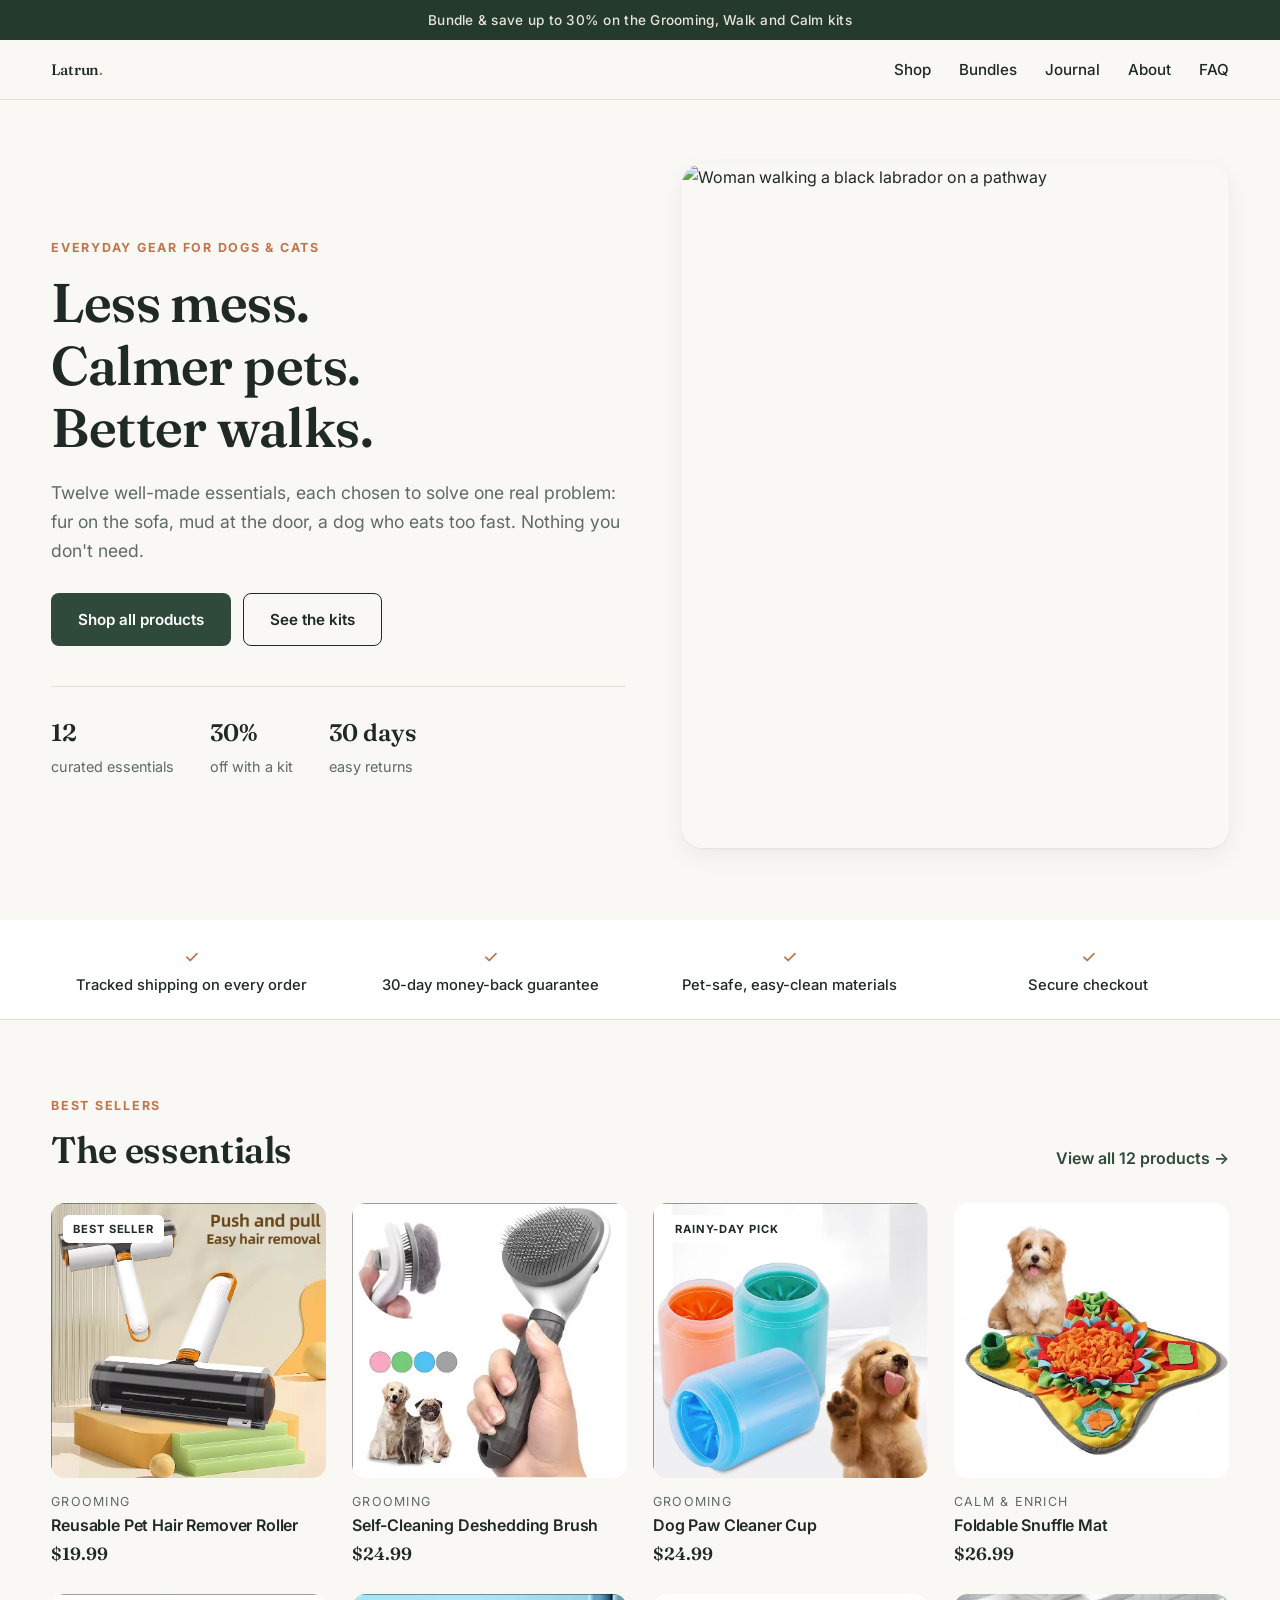
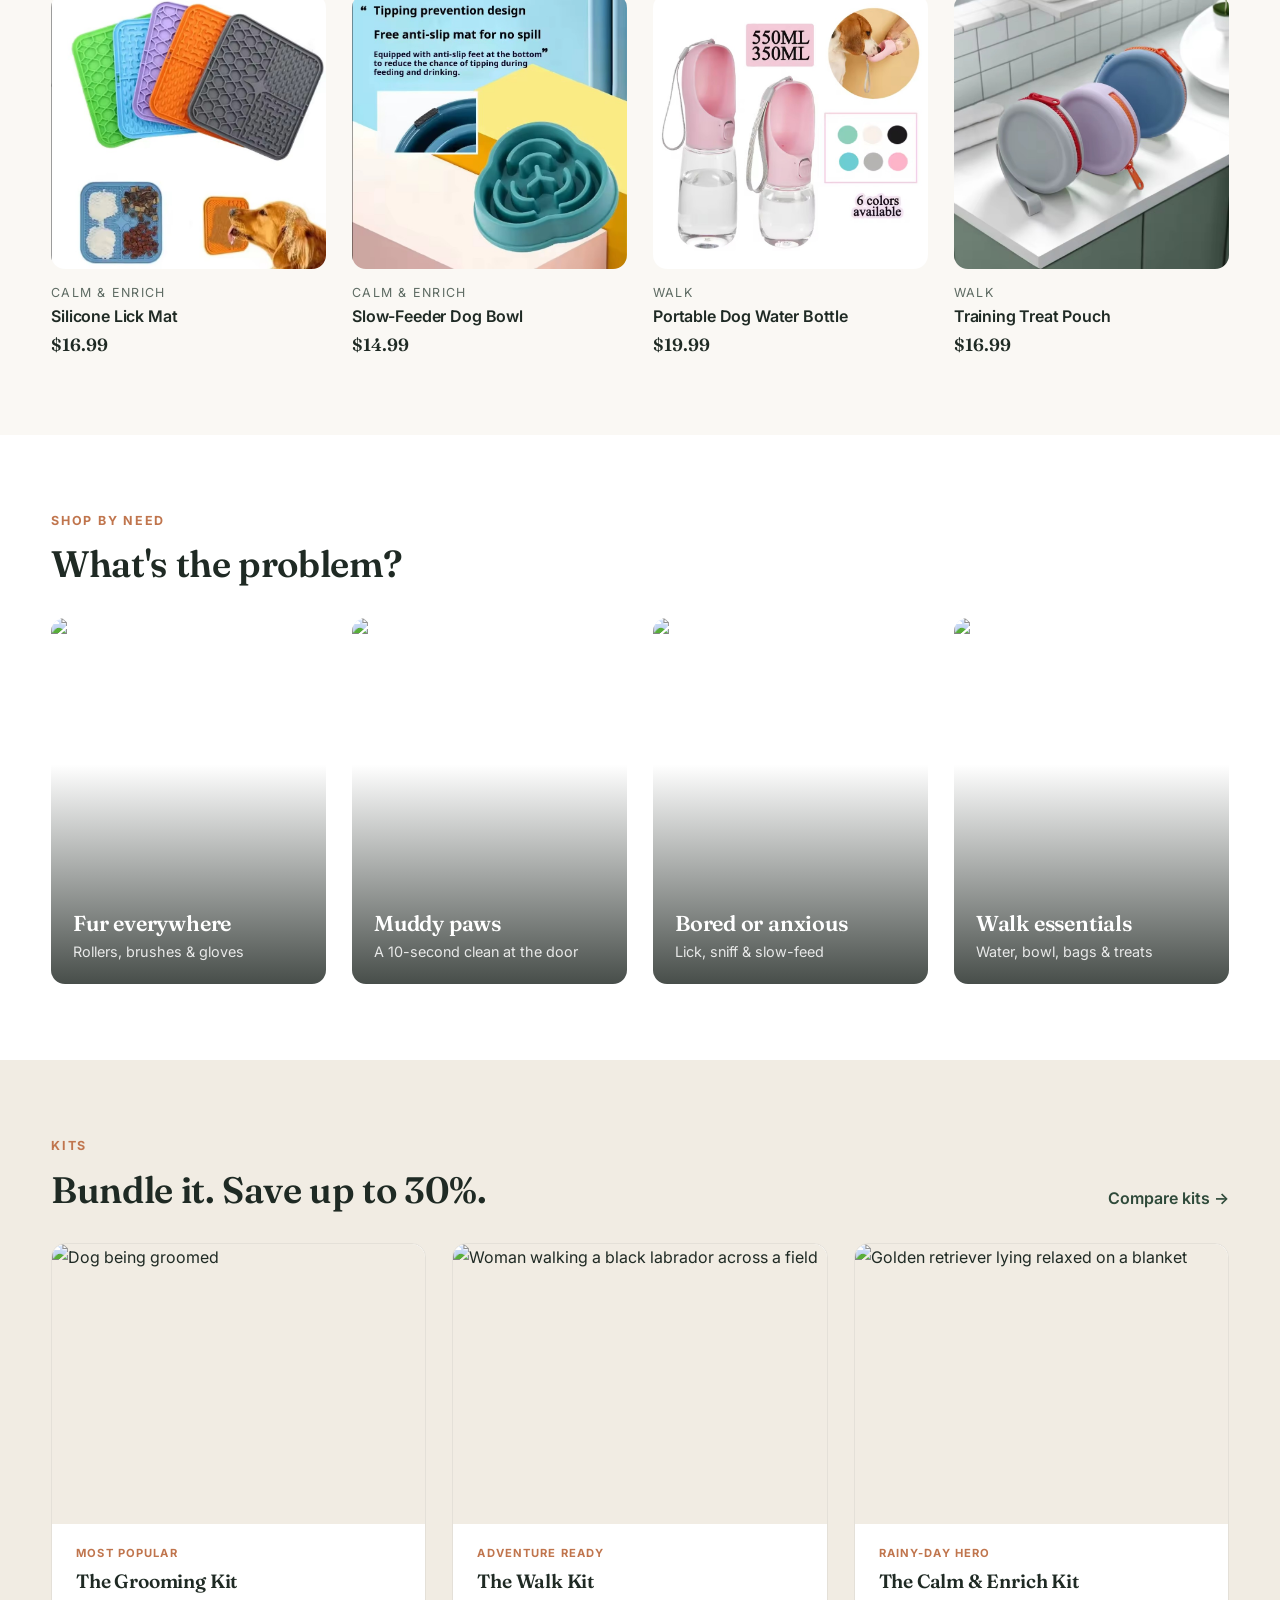
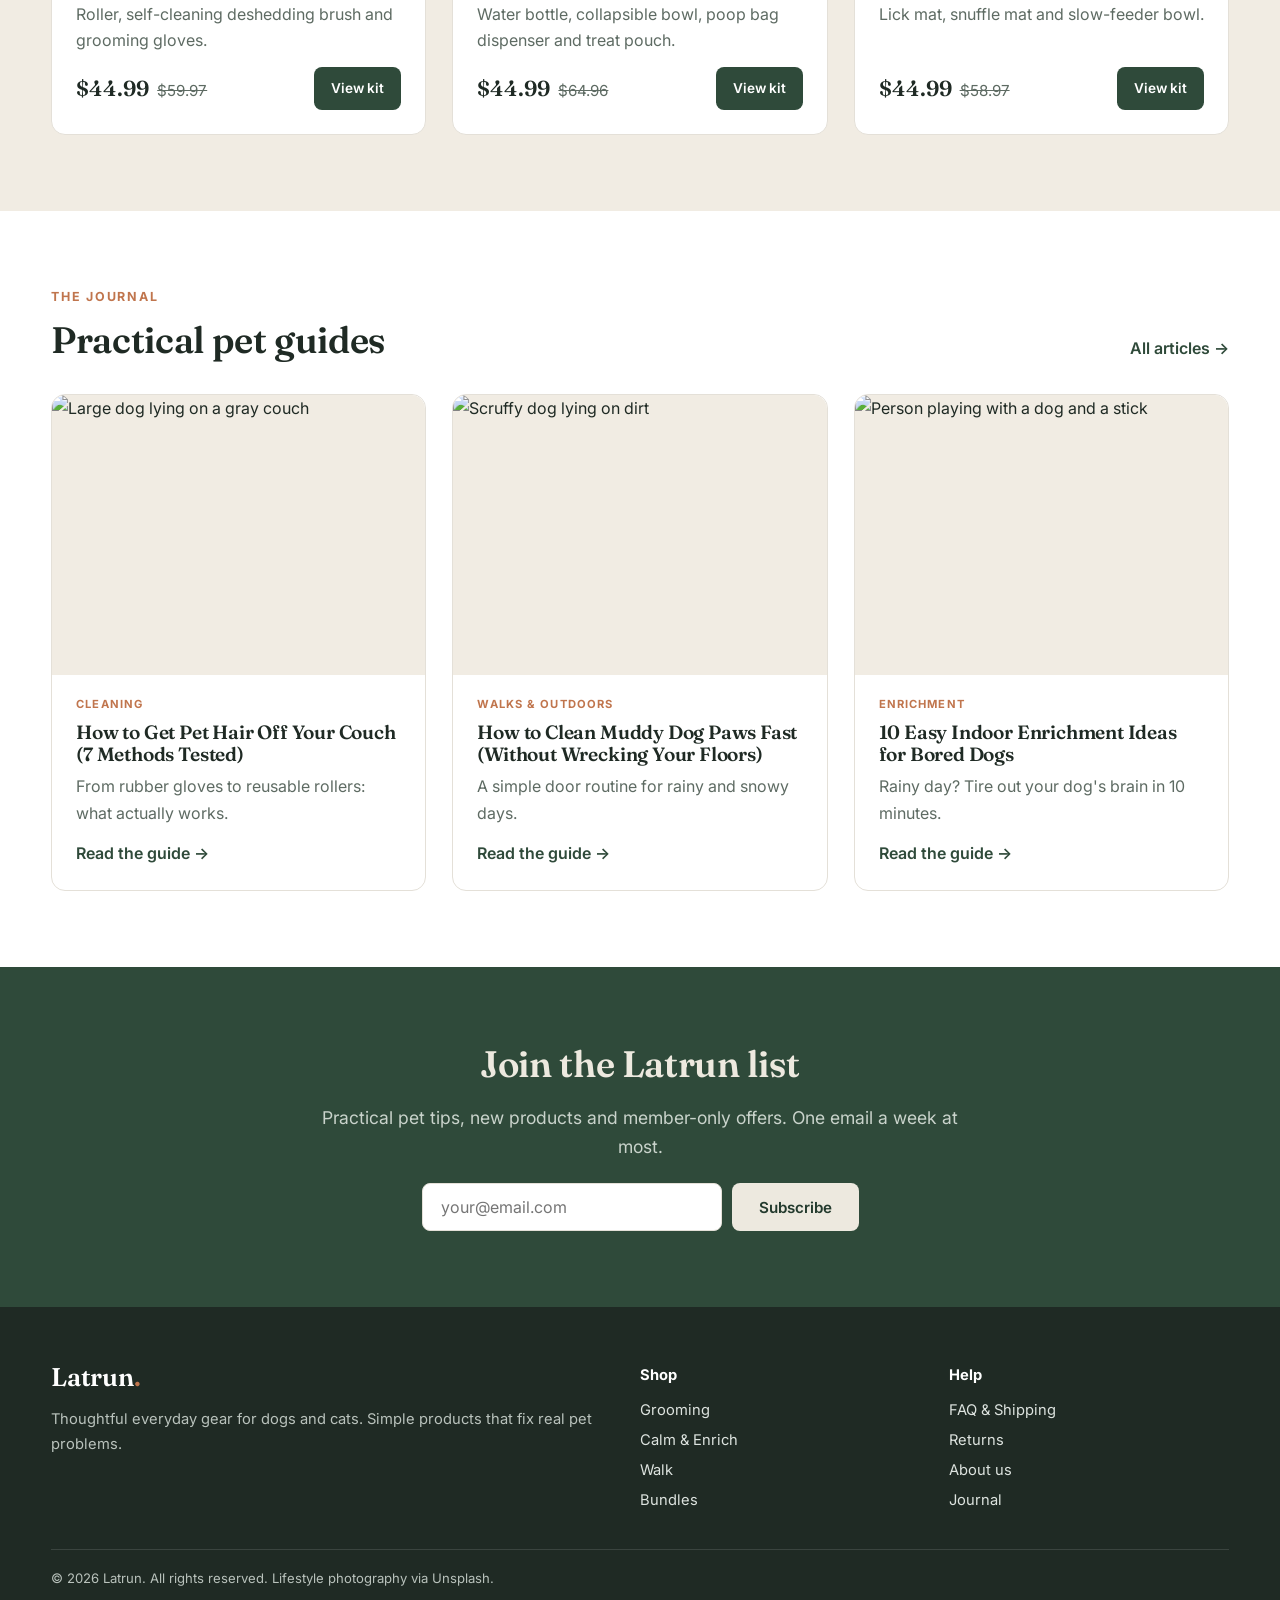
==== commit 922522a4: "Latrun site update 2026-10-10 14:21" ====
--- a/index.html
+++ b/index.html
@@ -8,7 +8,7 @@
   <meta property="og:title" content="Latrun | Thoughtful Everyday Gear for Dogs &amp; Cats">
   <meta property="og:description" content="Hair-free couches, clean paws, calmer dogs and better walks. Pet gear that just works.">
   <meta property="og:type" content="website">
-  <link rel="stylesheet" href="styles.css">
+  <link rel="stylesheet" href="styles.css?v=2">
   <script type="application/ld+json">
   {
     "@context": "https://schema.org",
@@ -72,35 +72,35 @@
     </div>
     <div class="grid grid-4">
       <a class="tile" href="shop.html#hair-roller">
-        <div class="ph"><span class="flag">Best seller</span><img src="https://images.unsplash.com/photo-1610123172037-c970be4d24d7?auto=format&fit=crop&w=600&q=70" alt="Dog resting on a brown couch" loading="lazy"></div>
+        <div class="ph"><span class="flag">Best seller</span><img src="img/hair-roller.jpg" alt="Reusable pet hair remover roller" loading="lazy"></div>
         <span class="cat">Grooming</span><h3>Reusable Pet Hair Remover Roller</h3><span class="price">$19.99</span>
       </a>
       <a class="tile" href="shop.html#deshedding-brush">
-        <div class="ph"><img src="https://images.unsplash.com/photo-1694372550345-9149dddc390f?auto=format&fit=crop&w=600&q=70" alt="Small white dog being groomed" loading="lazy"></div>
+        <div class="ph"><img src="img/deshedding-brush.jpg" alt="Self-cleaning deshedding brush" loading="lazy"></div>
         <span class="cat">Grooming</span><h3>Self-Cleaning Deshedding Brush</h3><span class="price">$24.99</span>
       </a>
       <a class="tile" href="shop.html#paw-cleaner">
-        <div class="ph"><span class="flag">Rainy-day pick</span><img src="https://images.unsplash.com/photo-1767868279382-db57863753ed?auto=format&fit=crop&w=600&q=70" alt="Dog running through puddles" loading="lazy"></div>
+        <div class="ph"><span class="flag">Rainy-day pick</span><img src="img/paw-cleaner.jpg" alt="Dog paw cleaner cup" loading="lazy"></div>
         <span class="cat">Grooming</span><h3>Dog Paw Cleaner Cup</h3><span class="price">$24.99</span>
       </a>
       <a class="tile" href="shop.html#snuffle-mat">
-        <div class="ph"><img src="https://images.unsplash.com/photo-1741942732547-45a0d0c2b99a?auto=format&fit=crop&w=600&q=70" alt="Dog waiting eagerly for a treat" loading="lazy"></div>
+        <div class="ph"><img src="img/snuffle-mat.jpg" alt="Snuffle mat for dogs" loading="lazy"></div>
         <span class="cat">Calm &amp; Enrich</span><h3>Foldable Snuffle Mat</h3><span class="price">$26.99</span>
       </a>
       <a class="tile" href="shop.html#lick-mat">
-        <div class="ph"><img src="https://images.unsplash.com/photo-1662973544396-2885509b1d90?auto=format&fit=crop&w=600&q=70" alt="Dog licking a hand" loading="lazy"></div>
+        <div class="ph"><img src="img/lick-mat.jpg" alt="Silicone lick mats" loading="lazy"></div>
         <span class="cat">Calm &amp; Enrich</span><h3>Silicone Lick Mat</h3><span class="price">$16.99</span>
       </a>
       <a class="tile" href="shop.html#slow-feeder">
-        <div class="ph"><img src="https://images.unsplash.com/photo-1714068691210-073dc52c6c1d?auto=format&fit=crop&w=600&q=70" alt="Dog eating from a bowl" loading="lazy"></div>
-        <span class="cat">Calm &amp; Enrich</span><h3>Slow-Feeder Bowl Insert</h3><span class="price">$14.99</span>
+        <div class="ph"><img src="img/slow-feeder.jpg" alt="Slow-feeder dog bowl" loading="lazy"></div>
+        <span class="cat">Calm &amp; Enrich</span><h3>Slow-Feeder Dog Bowl</h3><span class="price">$14.99</span>
       </a>
       <a class="tile" href="shop.html#water-bottle">
-        <div class="ph"><img src="https://images.unsplash.com/photo-1659639237692-2442096a1f04?auto=format&fit=crop&w=600&q=70" alt="Person walking a dog on a forest path" loading="lazy"></div>
+        <div class="ph"><img src="img/water-bottle.jpg" alt="Portable dog water bottle" loading="lazy"></div>
         <span class="cat">Walk</span><h3>Portable Dog Water Bottle</h3><span class="price">$19.99</span>
       </a>
       <a class="tile" href="shop.html#treat-pouch">
-        <div class="ph"><img src="https://images.unsplash.com/photo-1508609540374-67d1601ba520?auto=format&fit=crop&w=600&q=70" alt="Golden retriever balancing a treat on its nose" loading="lazy"></div>
+        <div class="ph"><img src="img/treat-pouch.jpg" alt="Silicone dog treat pouches" loading="lazy"></div>
         <span class="cat">Walk</span><h3>Training Treat Pouch</h3><span class="price">$16.99</span>
       </a>
     </div>
@@ -158,7 +158,7 @@
         <div class="card-photo"><img src="https://images.unsplash.com/photo-1627376617965-b8c29ca91aca?auto=format&fit=crop&w=700&q=70" alt="Golden retriever lying relaxed on a blanket" loading="lazy"></div>
         <span class="tag">Rainy-day hero</span>
         <h3>The Calm &amp; Enrich Kit</h3>
-        <p>Lick mat, snuffle mat and slow-feeder bowl insert.</p>
+        <p>Lick mat, snuffle mat and slow-feeder bowl.</p>
         <div class="card-foot"><span class="price">$44.99<s>$58.97</s></span><a href="shop.html#bundles" class="btn btn-primary btn-sm">View kit</a></div>
       </div>
     </div>
